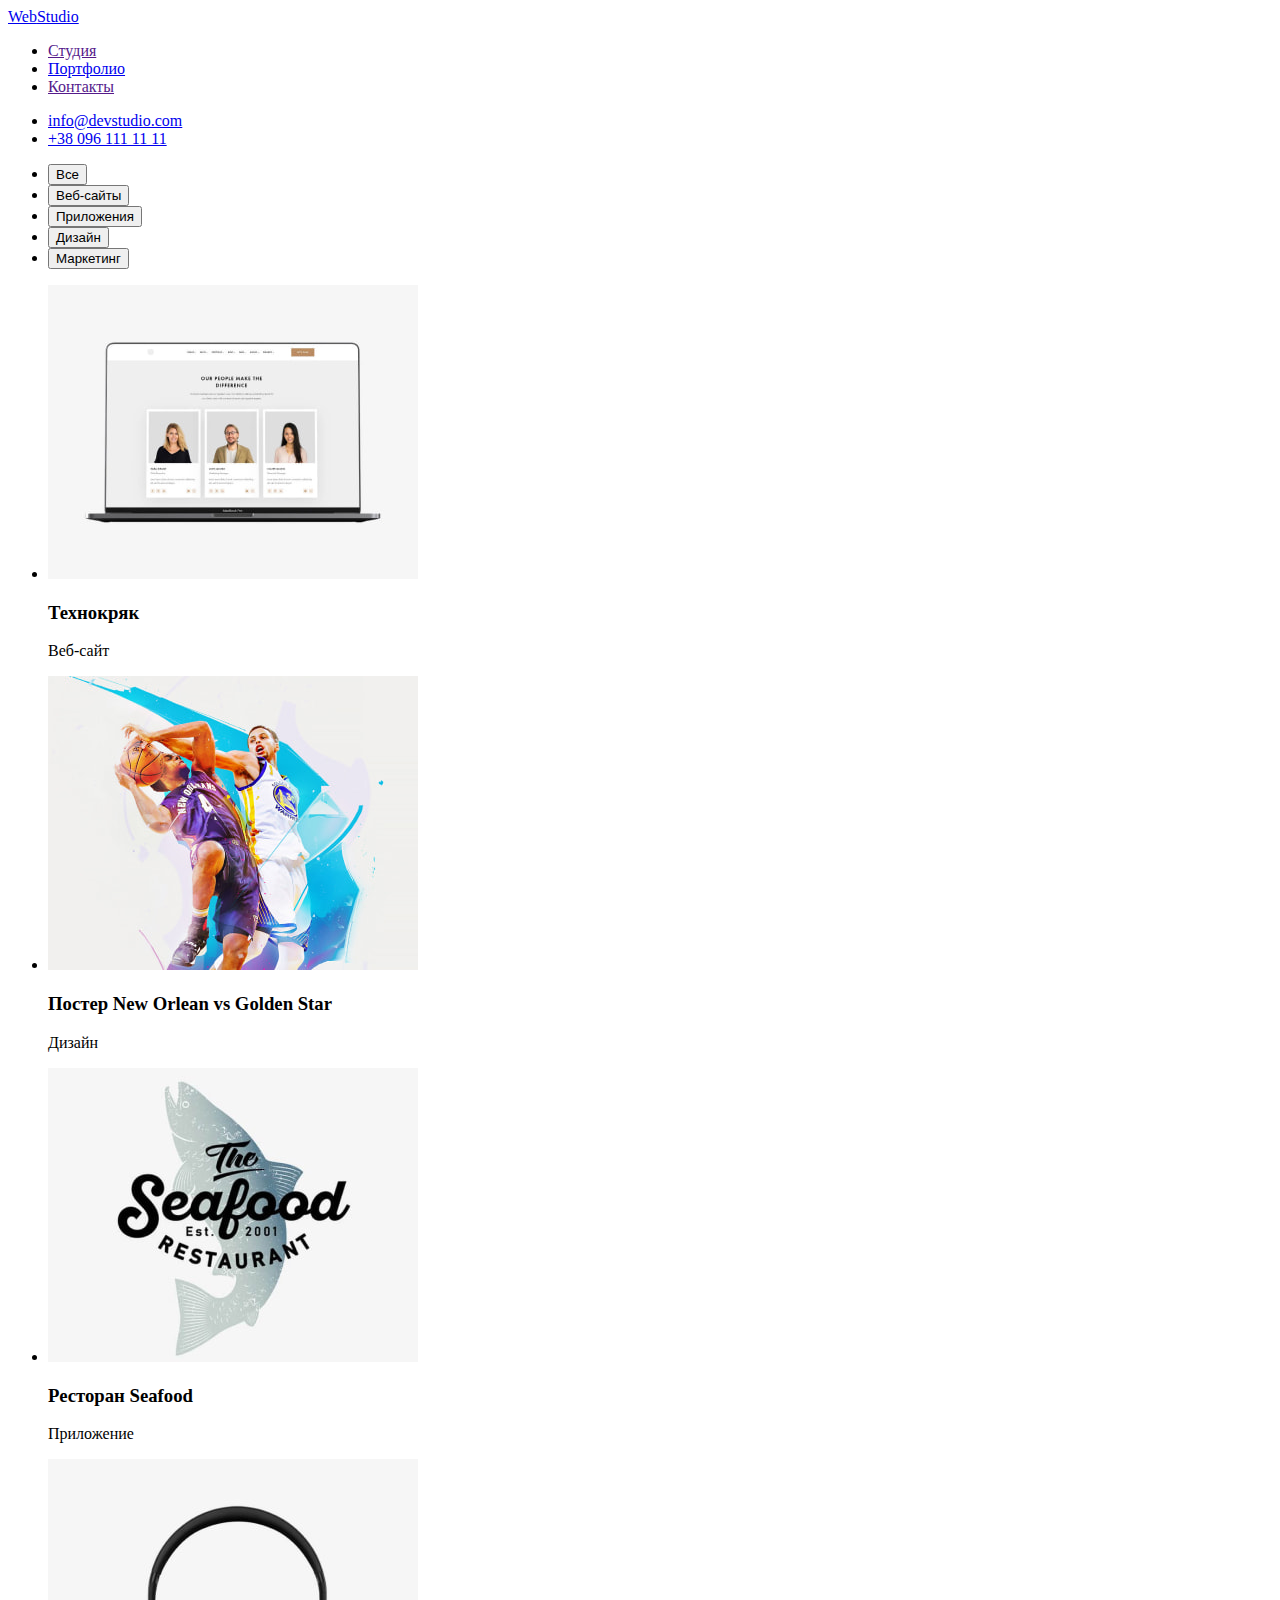
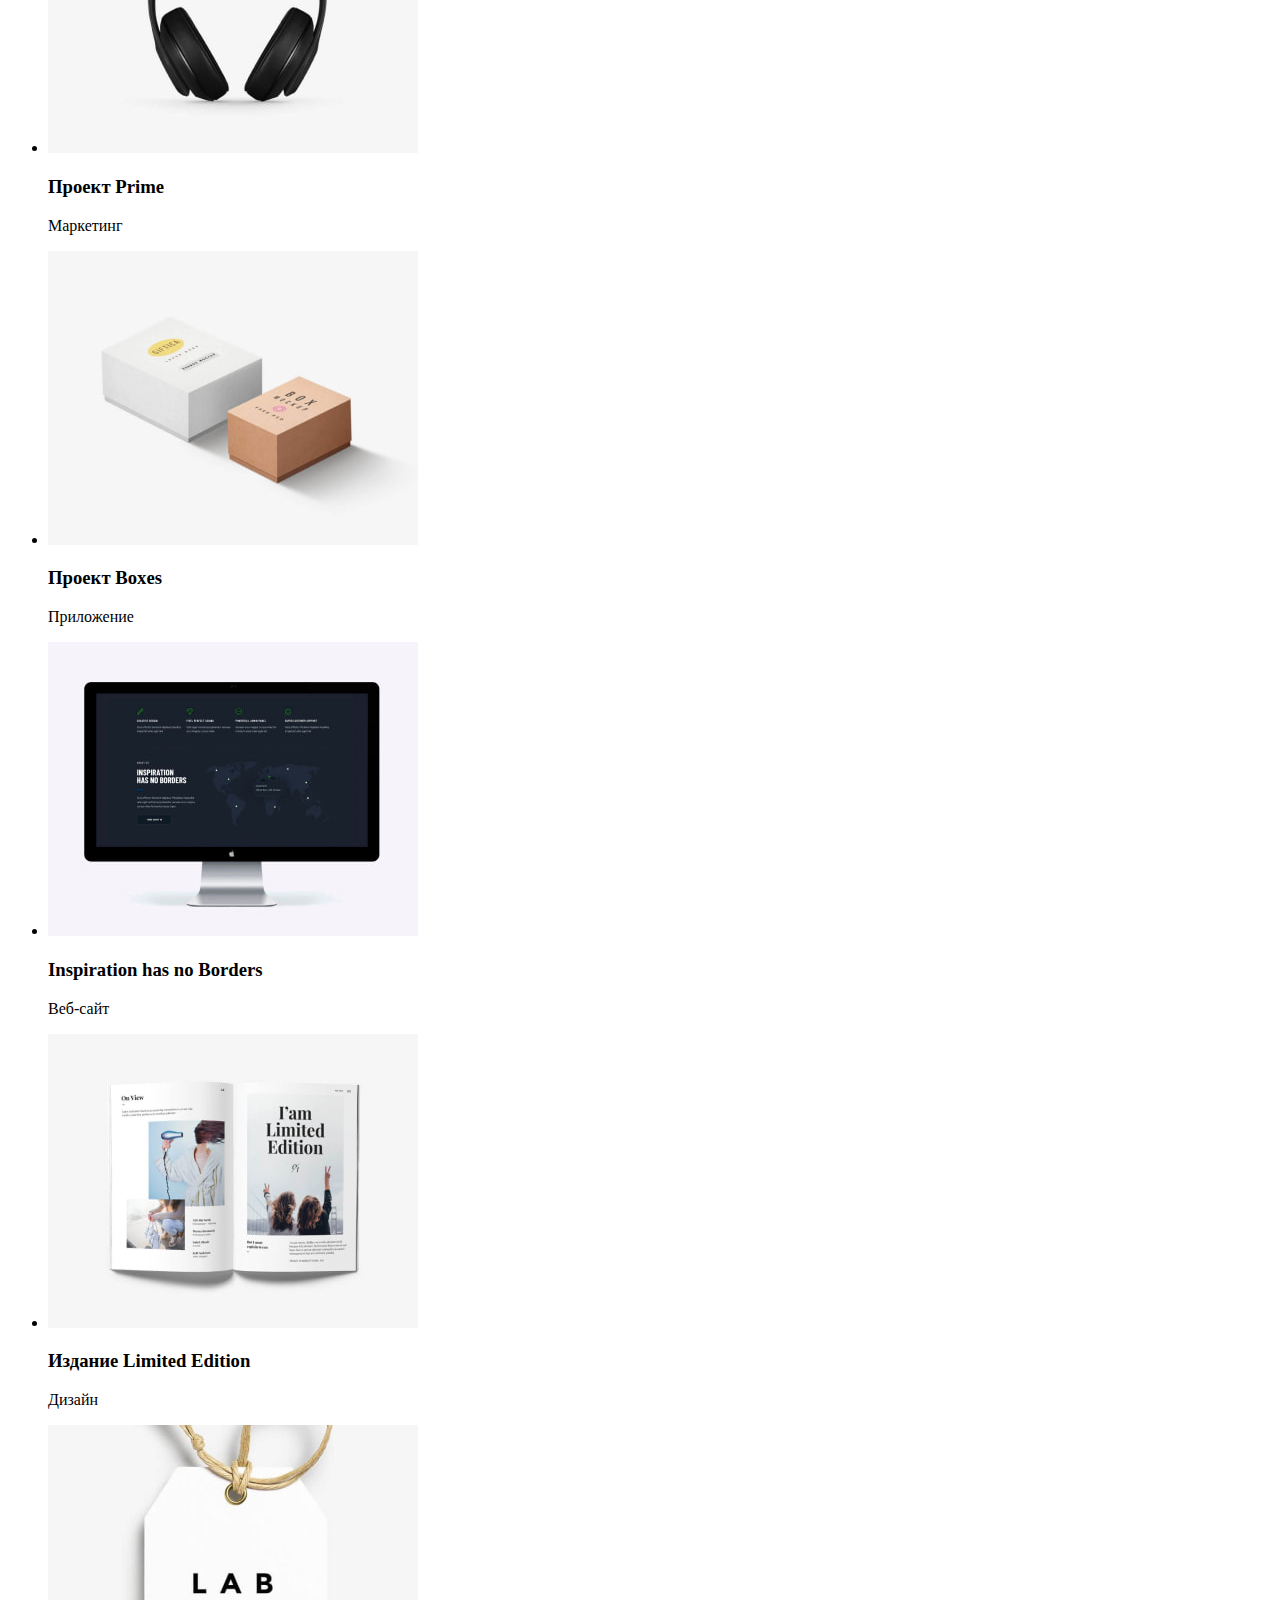
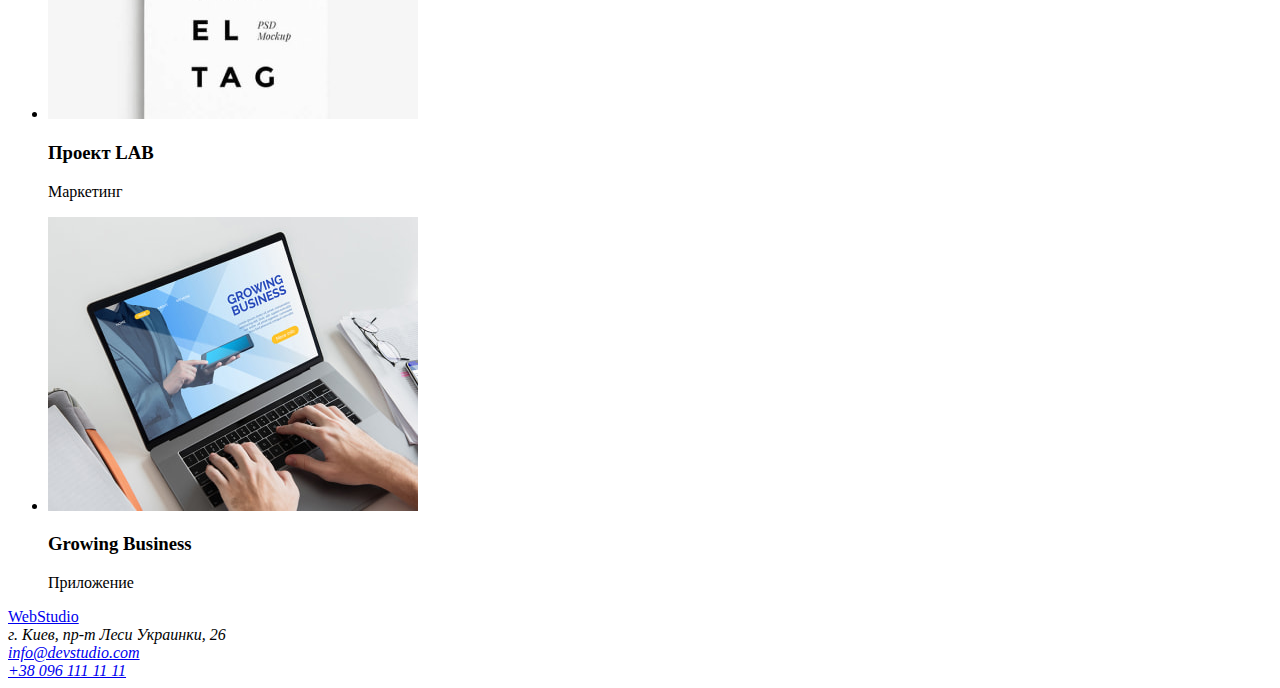
==== portfolio.html @ fced508a "Add portfilio.html" ====
<!DOCTYPE html>
<html lang="ru">
  <head>
    <meta charset="UTF-8" />
    <meta http-equiv="X-UA-Compatible" content="IE=edge" />
    <meta name="viewport" content="width=device-width, initial-scale=1.0" />
    <title>Портфолио</title>
    <link rel="stylesheet" href="./css/styles.css" />
    <link rel="preconnect" href="https://fonts.googleapis.com" />
    <link rel="preconnect" href="https://fonts.gstatic.com" crossorigin />
    <link
      href="https://fonts.googleapis.com/css2?family=Raleway:wght@700&family=Roboto:wght@400;500;700;900&display=swap"
      rel="stylesheet"
    />
  </head>
  <body>
    <header class="page-header">
      <!--Логотип-->
      <a href="./index.html" class="logo logo-header"><span>Web</span>Studio</a>

      <!-- Навигация-->
      <nav>
        <ul class="site-nav">
          <li><a class="site-nav-element" href="">Студия</a></li>
          <li><a class="site-nav-element" href="./portfolio.html">Портфолио</a></li>
          <li><a class="site-nav-element" href="">Контакты</a></li>
        </ul>
      </nav>

      <ul class="auth-nav">
        <li><a class="auth-nav-element" href="mailto:info@devstudio.com">info@devstudio.com</a></li>
        <li><a class="auth-nav-element" href="tel:+380961111111">+38 096 111 11 11</a></li>
      </ul>
    </header>

    <ul class="buttons">
      <li>
        <button class="button" type="button">Все</button>
      </li>
      <li>
        <button class="button" type="button">Веб-сайты</button>
      </li>
      <li>
        <button class="button" type="button">Приложения</button>
      </li>
      <li>
        <button class="button" type="button">Дизайн</button>
      </li>
      <li>
        <button class="button" type="button">Маркетинг</button>
      </li>
    </ul>
    <ul class="portfolio-cards">
      <li class="portfolio-card">
        <img src="./images/img8.jpg" alt="Ноутбук" />
        <h3 class="portfolio-card-title">Технокряк</h3>
        <p class="portfolio-card-text">Веб-сайт</p>
      </li>
      <li class="portfolio-card">
        <img src="./images/img9.jpg" alt="Два боскетболиста с мячем" />
        <h3 class="portfolio-card-title">Постер New Orlean vs Golden Star</h3>
        <p class="portfolio-card-text">Дизайн</p>
      </li>
      <li class="portfolio-card">
        <img src="./images/img10.jpg" alt="Емблема ресторана Сифуд" />
        <h3 class="portfolio-card-title">Ресторан Seafood</h3>
        <p class="portfolio-card-text">Приложение</p>
      </li>
      <li class="portfolio-card">
        <img src="./images/img11.jpg" alt="Наушники" />
        <h3 class="portfolio-card-title">Проект Prime</h3>
        <p class="portfolio-card-text">Маркетинг</p>
      </li>
      <li class="portfolio-card">
        <img src="./images/img12.jpg" alt="Две бумажные коробки" />
        <h3 class="portfolio-card-title">Проект Boxes</h3>
        <p class="portfolio-card-text">Приложение</p>
      </li>
      <li class="portfolio-card">
        <img src="./images/img13.jpg" alt="Компьютер фирмы Епл" />
        <h3 class="portfolio-card-title">Inspiration has no Borders</h3>
        <p class="portfolio-card-text">Веб-сайт</p>
      </li>
      <li class="portfolio-card">
        <img src="./images/img14.jpg" alt="Открытая книга" />
        <h3 class="portfolio-card-title">Издание Limited Edition</h3>
        <p class="portfolio-card-text">Дизайн</p>
      </li>
      <li class="portfolio-card">
        <img src="./images/img15.jpg" alt="Бирка с надписью" />
        <h3 class="portfolio-card-title">Проект LAB</h3>
        <p class="portfolio-card-text">Маркетинг</p>
      </li>
      <li class="portfolio-card">
        <img src="./images/img16.jpg" alt="Руки на клавиатуре ноутбука" />
        <h3 class="portfolio-card-title">Growing Business</h3>
        <p class="portfolio-card-text">Приложение</p>
      </li>
    </ul>
    <footer class="footer">
      <!--Логотип-->
      <a class="logo logo-footer" href="/"><span>Web</span>Studio</a>
      <!--Контакты-->
      <address class="adress">г. Киев, пр-т Леси Украинки, 26</address>
      <address>
        <a class="adress-link-telefone" href="mailto:info@devstudio.com">info@devstudio.com</a
        ><br />
        <a class="adress-link-telefone" href="tel:+380961111111">+38 096 111 11 11</a>
      </address>
    </footer>
  </body>
</html>
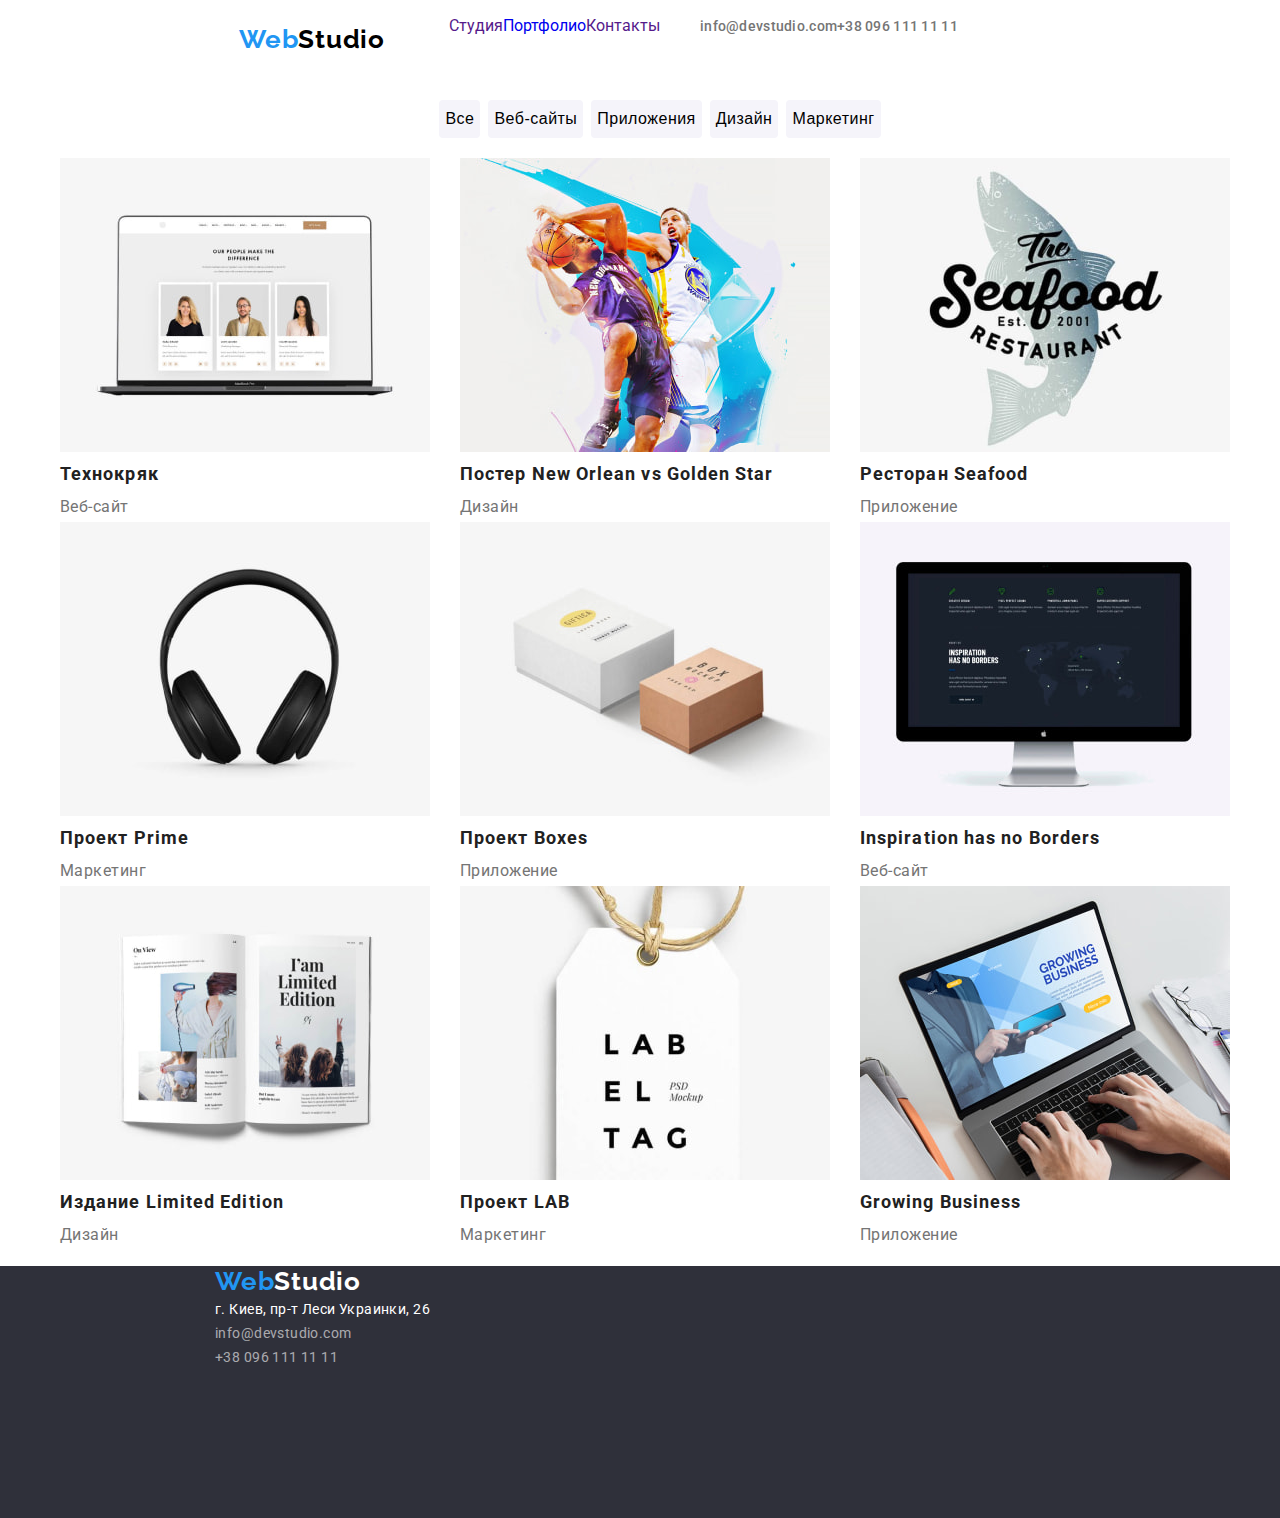
==== commit 9d5a3079: "Add CSS" ====
--- a/portfolio.html
+++ b/portfolio.html
@@ -99,7 +99,7 @@
     </ul>
     <footer class="footer">
       <!--Логотип-->
-      <a class="logo logo-footer" href="/"><span>Web</span>Studio</a>
+      <a class="logo logo-footer" href="./index.html"><span>Web</span>Studio</a>
       <!--Контакты-->
       <address class="adress">г. Киев, пр-т Леси Украинки, 26</address>
       <address>
--- a/css/styles.css
+++ b/css/styles.css
@@ -0,0 +1,266 @@
+:root {
+    --brand-color-blue-light: #2196F3;
+    --brand-color-blue: #3f51b5;
+    --brand-color-black: #212121;
+    --brand-color-gray: #757575;
+    --brand-color-gray-light: #F5F4FA;
+    --brand-color-white: #FFFFFF;
+}
+body {
+    font-family: 'Roboto', sans-serif;
+    margin: 0;
+    color: var(--brand-color-black);
+}
+.site-nav-element {
+    text-decoration: none;
+}
+.site-nav-element:hover, .site-nav-element:focus {
+    color: var(--brand-color-blue-light);
+}
+.auth-nav-element {
+    text-decoration: none;
+    font-weight: 500;
+    font-size: 14px;
+    line-height: 16px;
+    letter-spacing: 0.02em;    
+    color: var(--brand-color-gray);
+}
+.auth-nav-element:hover, .auth-nav-element:focus {
+    color: var(--brand-color-blue-light);
+}
+.title {    
+    font-weight: bold;
+    text-align: center;
+    font-size: 36px;
+}
+.photo-section {
+    padding: 94px 215px;
+}
+.photos {
+    justify-content: center;
+    display: flex;
+    flex-direction: row;
+}
+
+.photo-list {
+    list-style: none;
+    justify-content: center;
+    display: flex;
+    flex-direction: row;
+}
+
+
+.logo {    
+    text-decoration: none;
+    font-size: 26px;
+    color: #000000;
+    margin: 24px;
+    font-family: 'Raleway', sans-serif;    
+    font-weight: 700;    
+    line-height: 31px;
+    letter-spacing: 0.03em;
+}
+.logo span{
+    color: var(--brand-color-blue-light);
+}
+.logo-header {
+    padding-left: 215px;
+}
+.page-header {    
+    width: auto;
+    height: 80px;
+    display: flex;
+    flex-direction: row;
+}
+.hero {
+    width: auto;
+    height: 600px;
+    background: #2F303A;
+}
+.hero-title {
+    padding-top: 200px;
+    text-transform: uppercase;
+    text-align: center;    
+    font-size: 44px;
+    font-weight: 900;
+    line-height: 60px;
+    letter-spacing: 0.06em;
+    color: var(--brand-color-white);
+}
+
+.personal {
+    margin: 0;
+    width: auto;
+    height: 648px;    
+    background: var(--brand-color-gray-light);
+}
+.personal-title {
+    margin: 0;
+    font-weight: bold;
+    font-size: 36px;
+    padding-top: 94px;
+    text-align: center;
+}
+
+.personal-text {   
+    line-height: 19px;
+    text-align: center;
+    letter-spacing: 0.03em;
+    color: var(--brand-color-gray);
+}
+.photo-title {
+    font-weight: 500;
+    font-size: 16px;
+    line-height: 19px;
+    text-align: center;
+    letter-spacing: 0.03em;    
+}
+.site-nav {
+    display: flex;
+    flex-direction: row;    
+}
+.site-nav li {
+    list-style: none;
+}
+.auth-nav {
+    display: flex;
+    flex-direction: row;
+}
+.auth-nav li {
+    list-style: none;
+}
+.block-list{
+    margin-top: 94px;
+    justify-content: center;
+    display: flex;
+    flex-direction: row;
+    list-style: none;    
+}
+.block {    
+    height: 101px;
+    width: 270px;
+    display: flex;
+    flex-direction: column;
+}
+.block-title {
+    margin: 10px 0;    
+    font-size: 14px;
+    line-height: 16px;
+    letter-spacing: 0.03em;
+    text-transform: uppercase;    
+}
+.block-text {
+    margin: 0;    
+    font-size: 14px;
+    line-height: 24px; 
+    letter-spacing: 0.03em;
+    color: var(--brand-color-gray);
+
+}
+.photos-title { 
+    margin-top: 94px;    
+    font-size: 36px;
+    line-height: 42px;
+    text-align: center;
+    letter-spacing: 0.03em;    
+}
+.photo {
+    display: grid;
+    grid: 30px;
+    list-style: none;
+}
+.footer {    
+    width: auto;
+    height: 252px;
+    left: 0px;
+    background: #2F303A;
+}
+.logo-footer {
+    margin: 0;    
+    padding-left: 215px;
+    padding-top: 60px;
+    color: var(--brand-color-white);
+}
+.adress {
+    margin-left: 215px;    
+    font-size: 14px;
+    line-height: 24px;
+    letter-spacing: 0.03em;
+    color: var(--brand-color-white);
+    font-style: normal;
+    
+}
+.adress-link-telefone {
+    list-style: none;
+    margin-left: 215px;   
+    font-size: 14px;
+    line-height: 24px;
+    letter-spacing: 0.03em;
+    color: rgba(255, 255, 255, 0.6);
+    text-decoration: none;
+    font-style: normal;    
+}
+.adress-link-telefone:hover, .adress-link-telefone:focus {    
+    color: var(--brand-color-blue-light);
+}
+.button {
+    cursor: pointer;
+    border: 0;
+    margin: 4px;
+    height: 38px;
+    font-weight: 500;
+    font-size: 16px;
+    line-height: 26px;
+    text-align: center;
+    letter-spacing: 0.03em;
+    background: var(--brand-color-gray-light);
+    border-radius: 4px;    
+}
+.button:hover, .button:focus {
+    color: var(--brand-color-white);
+    background: var(--brand-color-blue-light);
+}
+.buttons {    
+    list-style: none;
+    display: flex;
+    justify-content: center;    
+}
+.portfolio-cards {
+    justify-content: center;
+    list-style: none;
+    display: grid;
+    grid-template-columns:400px 400px 400px;
+}
+.portfolio-card-title {
+    margin: 0;
+    font-weight: 700;
+    font-size: 18px;
+    line-height: 36px;     
+    letter-spacing: 0.06em;    
+    color: var(--brand-color-black);
+}
+.portfolio-card-text {
+    margin: 0;   
+    line-height: 30px; 
+    letter-spacing: 0.03em;    
+    color: var(--brand-color-gray);
+}
+
+/*
+/* Застосується до всіх тегів з класом title 
+.title {
+    
+}
+
+/* Застосується до всіх тегів з класом text 
+.text {
+    color: brown;
+    font-size: 18px;
+}
+
+/* Застосується до всіх тегів з класом link */
+.link {
+    text-decoration: none;    
+}
+
+
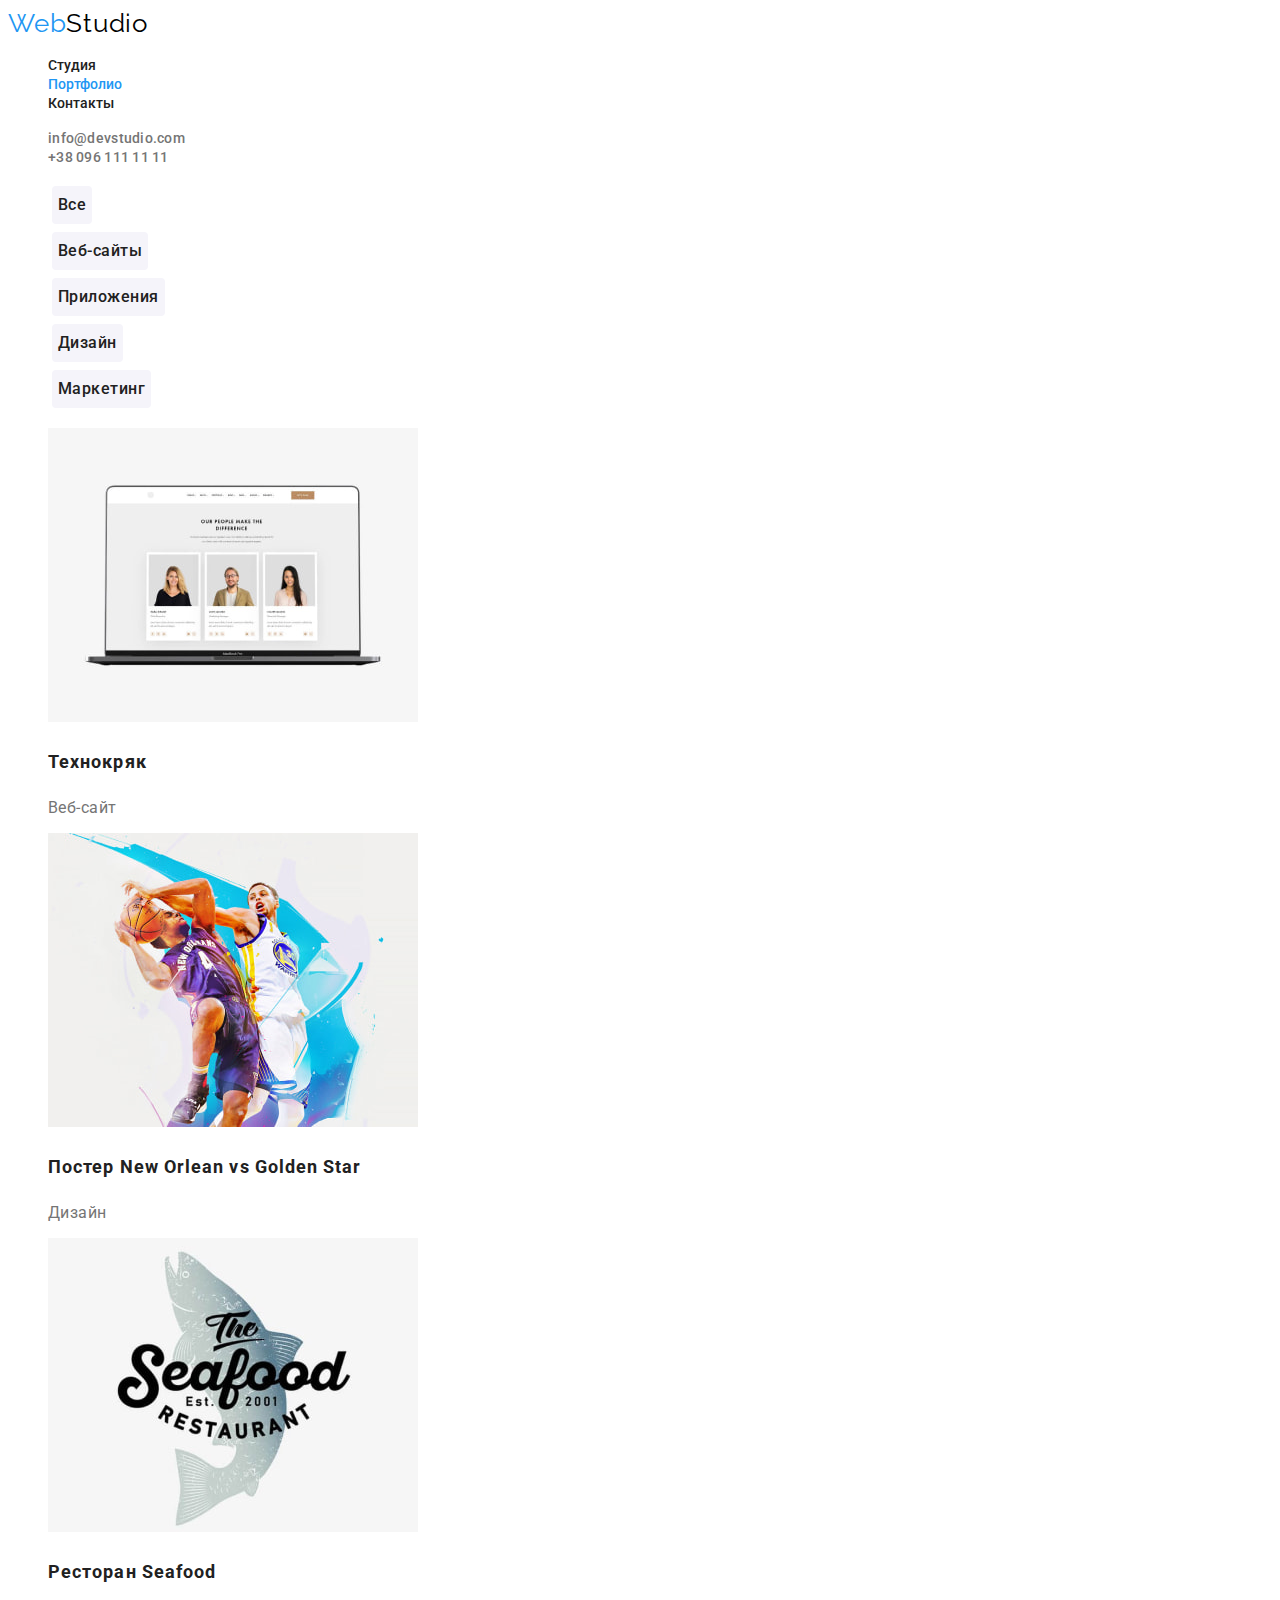
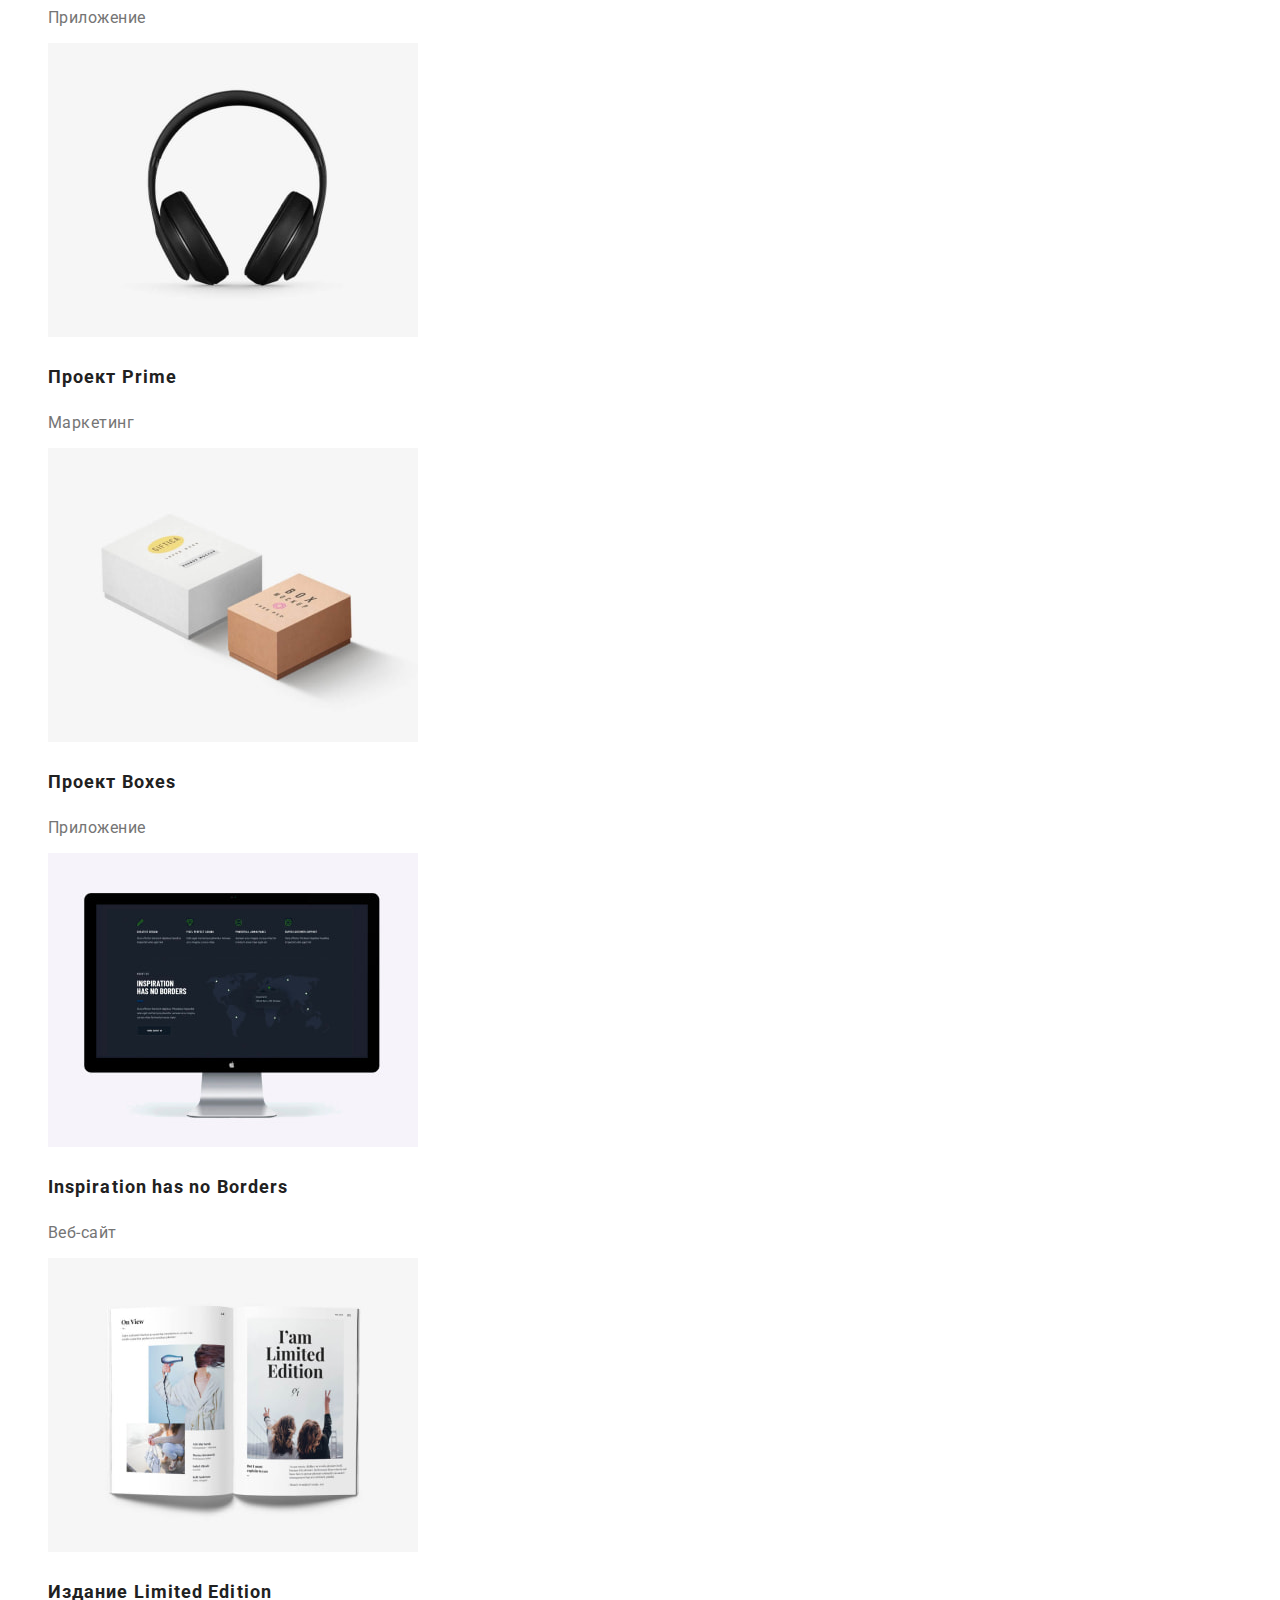
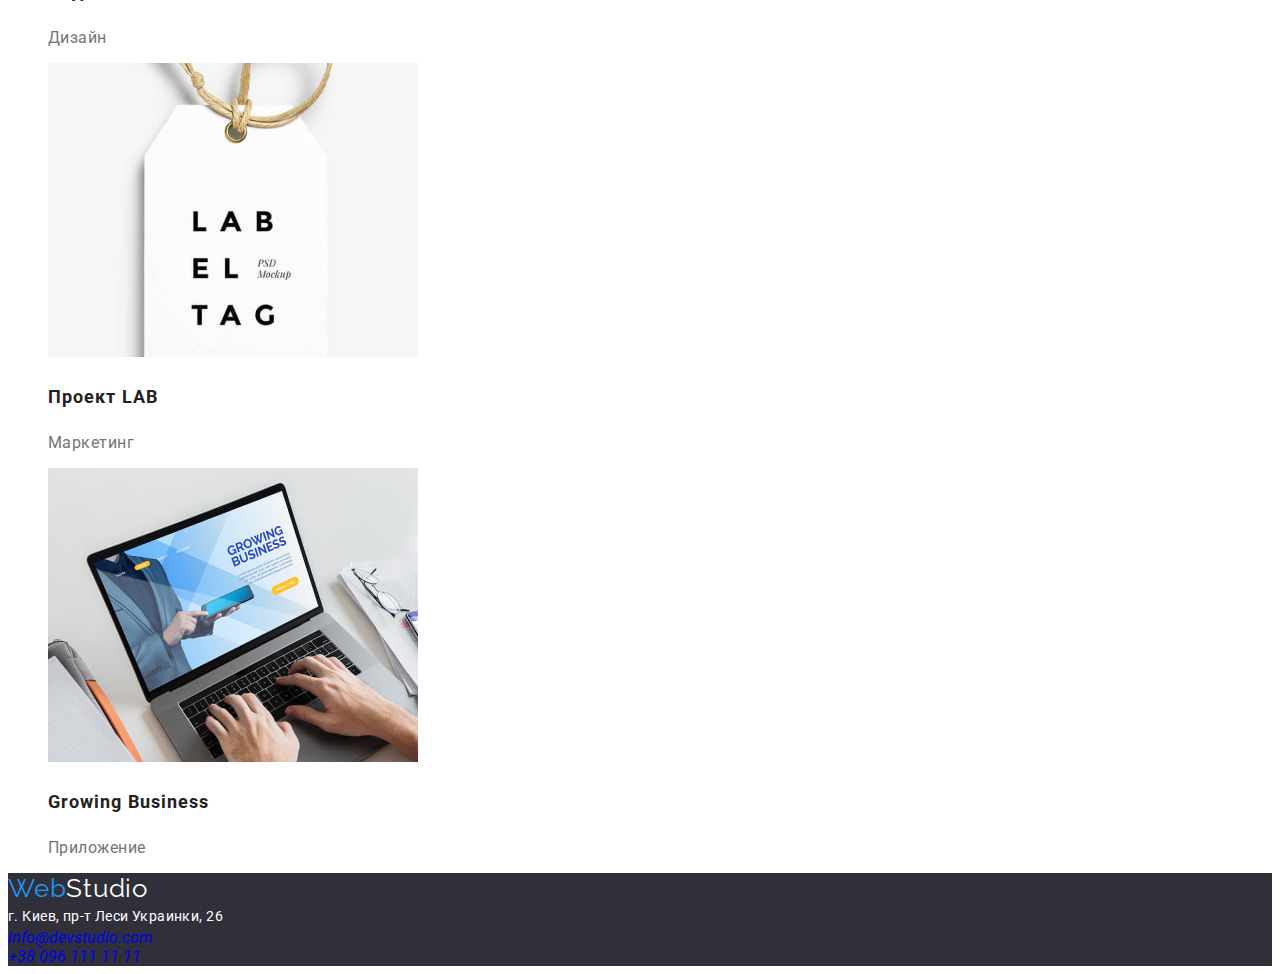
==== commit b106f3f9: "Update" ====
--- a/portfolio.html
+++ b/portfolio.html
@@ -13,27 +13,27 @@
       rel="stylesheet"
     />
   </head>
-  <body>
+  <body class="page">
     <header class="page-header">
-      <!--Логотип-->
-      <a href="./index.html" class="logo logo-header"><span>Web</span>Studio</a>
-
-      <!-- Навигация-->
+      <!--Логотип и навигация-->
       <nav>
-        <ul class="site-nav">
-          <li><a class="site-nav-element" href="">Студия</a></li>
-          <li><a class="site-nav-element" href="./portfolio.html">Портфолио</a></li>
-          <li><a class="site-nav-element" href="">Контакты</a></li>
+        <a href="./index.html" class="logo logo-header link"><span>Web</span>Studio</a>
+        <ul class="site-nav list">
+          <li><a class="link" href="./index.html">Студия</a></li>
+          <li><a class="link current" href="./portfolio.html">Портфолио</a></li>
+          <li><a class="link" href="">Контакты</a></li>
         </ul>
       </nav>
 
-      <ul class="auth-nav">
-        <li><a class="auth-nav-element" href="mailto:info@devstudio.com">info@devstudio.com</a></li>
-        <li><a class="auth-nav-element" href="tel:+380961111111">+38 096 111 11 11</a></li>
+      <ul class="auth-nav list">
+        <li>
+          <a class="auth-nav-element link" href="mailto:info@devstudio.com">info@devstudio.com</a>
+        </li>
+        <li><a class="auth-nav-element link" href="tel:+380961111111">+38 096 111 11 11</a></li>
       </ul>
     </header>
 
-    <ul class="buttons">
+    <ul class="buttons list">
       <li>
         <button class="button" type="button">Все</button>
       </li>
@@ -50,7 +50,7 @@
         <button class="button" type="button">Маркетинг</button>
       </li>
     </ul>
-    <ul class="portfolio-cards">
+    <ul class="portfolio-cards list">
       <li class="portfolio-card">
         <img src="./images/img8.jpg" alt="Ноутбук" />
         <h3 class="portfolio-card-title">Технокряк</h3>
@@ -99,13 +99,13 @@
     </ul>
     <footer class="footer">
       <!--Логотип-->
-      <a class="logo logo-footer" href="./index.html"><span>Web</span>Studio</a>
+      <a class="logo logo-footer link" href="./index.html"><span>Web</span>Studio</a>
       <!--Контакты-->
-      <address class="adress">г. Киев, пр-т Леси Украинки, 26</address>
+      <address class="address">г. Киев, пр-т Леси Украинки, 26</address>
       <address>
-        <a class="adress-link-telefone" href="mailto:info@devstudio.com">info@devstudio.com</a
+        <a class="address-link-contact link" href="mailto:info@devstudio.com">info@devstudio.com</a
         ><br />
-        <a class="adress-link-telefone" href="tel:+380961111111">+38 096 111 11 11</a>
+        <a class="address-link-contact link" href="tel:+380961111111">+38 096 111 11 11</a>
       </address>
     </footer>
   </body>
--- a/css/styles.css
+++ b/css/styles.css
@@ -1,24 +1,40 @@
 :root {
     --brand-color-blue-light: #2196F3;
-    --brand-color-blue: #3f51b5;
-    --brand-color-black: #212121;
+    --brand-color-blue: #3f51b5;    
+    --brand-color-black: #000000;
+    --brand-color-black-light: #212121;
+    --brand-color-black-dark: #2F303A;
     --brand-color-gray: #757575;
     --brand-color-gray-light: #F5F4FA;
     --brand-color-white: #FFFFFF;
+    --brand-color-address:rgba(255, 255, 255, 0.6);
 }
-body {
-    font-family: 'Roboto', sans-serif;
-    margin: 0;
-    color: var(--brand-color-black);
+.list {
+    list-style: none;
 }
-.site-nav-element {
+.link {
     text-decoration: none;
 }
-.site-nav-element:hover, .site-nav-element:focus {
+.page {
+    background-color: var(--brand-color-white);
+    font-family: 'Roboto', sans-serif;    
+    color: var(--brand-color-black-light);
+}
+/* Навигация сайта */
+.site-nav .link:hover, .site-nav .link:focus {
     color: var(--brand-color-blue-light);
 }
-.auth-nav-element {
-    text-decoration: none;
+/* Подсветка текущей страницы */
+.site-nav .link.current {
+    color: var(--brand-color-blue-light);
+}
+.site-nav .link {
+    font-size: 14px;
+    font-weight: 500;
+    color: var(--brand-color-black-light);
+}
+/* Хедер почта телефон */
+.auth-nav-element {    
     font-weight: 500;
     font-size: 14px;
     line-height: 16px;
@@ -28,57 +44,27 @@
 .auth-nav-element:hover, .auth-nav-element:focus {
     color: var(--brand-color-blue-light);
 }
-.title {    
-    font-weight: bold;
-    text-align: center;
-    font-size: 36px;
-}
-.photo-section {
-    padding: 94px 215px;
-}
-.photos {
-    justify-content: center;
-    display: flex;
-    flex-direction: row;
-}
-
-.photo-list {
-    list-style: none;
-    justify-content: center;
-    display: flex;
-    flex-direction: row;
-}
-
-
-.logo {    
-    text-decoration: none;
+/* Логотип */
+.logo {        
     font-size: 26px;
-    color: #000000;
-    margin: 24px;
-    font-family: 'Raleway', sans-serif;    
-    font-weight: 700;    
+    color: var(--brand-color-black);    
+    font-family: 'Raleway', sans-serif;     
     line-height: 31px;
     letter-spacing: 0.03em;
 }
 .logo span{
     color: var(--brand-color-blue-light);
 }
-.logo-header {
-    padding-left: 215px;
-}
-.page-header {    
-    width: auto;
-    height: 80px;
-    display: flex;
-    flex-direction: row;
+/* Герой */
+.hero .button {
+    color: var(--brand-color-white);
+    background: var(--brand-color-blue-light);
+    box-shadow: 0px 4px 4px rgba(0, 0, 0, 0.15);
 }
 .hero {
-    width: auto;
-    height: 600px;
-    background: #2F303A;
+    background: var(--brand-color-black-dark);
 }
-.hero-title {
-    padding-top: 200px;
+.hero-title {    
     text-transform: uppercase;
     text-align: center;    
     font-size: 44px;
@@ -87,26 +73,22 @@
     letter-spacing: 0.06em;
     color: var(--brand-color-white);
 }
-
-.personal {
-    margin: 0;
-    width: auto;
-    height: 648px;    
+/* Наша команда */
+.personal { 
     background: var(--brand-color-gray-light);
 }
-.personal-title {
-    margin: 0;
-    font-weight: bold;
-    font-size: 36px;
-    padding-top: 94px;
-    text-align: center;
-}
-
 .personal-text {   
     line-height: 19px;
     text-align: center;
     letter-spacing: 0.03em;
     color: var(--brand-color-gray);
+}
+/* Секция картинок */
+.section-title {    
+    font-size: 36px;
+    line-height: 42px;
+    text-align: center;
+    letter-spacing: 0.03em;
 }
 .photo-title {
     font-weight: 500;
@@ -115,152 +97,67 @@
     text-align: center;
     letter-spacing: 0.03em;    
 }
-.site-nav {
-    display: flex;
-    flex-direction: row;    
-}
-.site-nav li {
-    list-style: none;
-}
-.auth-nav {
-    display: flex;
-    flex-direction: row;
-}
-.auth-nav li {
-    list-style: none;
-}
-.block-list{
-    margin-top: 94px;
-    justify-content: center;
-    display: flex;
-    flex-direction: row;
-    list-style: none;    
-}
-.block {    
-    height: 101px;
-    width: 270px;
-    display: flex;
-    flex-direction: column;
-}
-.block-title {
-    margin: 10px 0;    
+/* Секция коротких текстов */
+.block-title {     
     font-size: 14px;
     line-height: 16px;
     letter-spacing: 0.03em;
     text-transform: uppercase;    
 }
-.block-text {
-    margin: 0;    
+.block-text {    
     font-size: 14px;
     line-height: 24px; 
     letter-spacing: 0.03em;
     color: var(--brand-color-gray);
-
 }
-.photos-title { 
-    margin-top: 94px;    
-    font-size: 36px;
-    line-height: 42px;
-    text-align: center;
-    letter-spacing: 0.03em;    
-}
-.photo {
-    display: grid;
-    grid: 30px;
-    list-style: none;
+/* Футер */
+.logo-footer {   
+    color: var(--brand-color-white);
 }
 .footer {    
-    width: auto;
-    height: 252px;
-    left: 0px;
-    background: #2F303A;
+    background: var(--brand-color-black-dark);
 }
-.logo-footer {
-    margin: 0;    
-    padding-left: 215px;
-    padding-top: 60px;
-    color: var(--brand-color-white);
-}
-.adress {
-    margin-left: 215px;    
+.address, .address .link {    
     font-size: 14px;
     line-height: 24px;
     letter-spacing: 0.03em;
     color: var(--brand-color-white);
-    font-style: normal;
-    
-}
-.adress-link-telefone {
-    list-style: none;
-    margin-left: 215px;   
-    font-size: 14px;
-    line-height: 24px;
-    letter-spacing: 0.03em;
-    color: rgba(255, 255, 255, 0.6);
-    text-decoration: none;
     font-style: normal;    
 }
-.adress-link-telefone:hover, .adress-link-telefone:focus {    
+.address .link {  
+    color: var(--brand-color-address);        
+} 
+.address .link:hover, .address .link:focus {    
     color: var(--brand-color-blue-light);
 }
+/* Портфолио */
 .button {
+    color: var(--brand-color-black-light);
+    background: var(--brand-color-gray-light);
     cursor: pointer;
     border: 0;
     margin: 4px;
     height: 38px;
+    font-family: 'Roboto', sans-serif;
     font-weight: 500;
     font-size: 16px;
     line-height: 26px;
     text-align: center;
-    letter-spacing: 0.03em;
-    background: var(--brand-color-gray-light);
-    border-radius: 4px;    
+    letter-spacing: 0.03em;    
+    border-radius: 4px;      
 }
 .button:hover, .button:focus {
     color: var(--brand-color-white);
     background: var(--brand-color-blue-light);
-}
-.buttons {    
-    list-style: none;
-    display: flex;
-    justify-content: center;    
-}
-.portfolio-cards {
-    justify-content: center;
-    list-style: none;
-    display: grid;
-    grid-template-columns:400px 400px 400px;
+    box-shadow: 0px 3px 1px rgba(0, 0, 0, 0.1), 0px 1px 2px rgba(0, 0, 0, 0.08), 0px 2px 2px rgba(0, 0, 0, 0.12);
 }
 .portfolio-card-title {
-    margin: 0;
-    font-weight: 700;
     font-size: 18px;
     line-height: 36px;     
-    letter-spacing: 0.06em;    
-    color: var(--brand-color-black);
+    letter-spacing: 0.06em;
 }
-.portfolio-card-text {
-    margin: 0;   
-    line-height: 30px; 
+.portfolio-card-text {    
+    line-height: 1.187; 
     letter-spacing: 0.03em;    
     color: var(--brand-color-gray);
-}
-
-/*
-/* Застосується до всіх тегів з класом title 
-.title {
-    
-}
-
-/* Застосується до всіх тегів з класом text 
-.text {
-    color: brown;
-    font-size: 18px;
-}
-
-/* Застосується до всіх тегів з класом link */
-.link {
-    text-decoration: none;    
-}
-
-
+}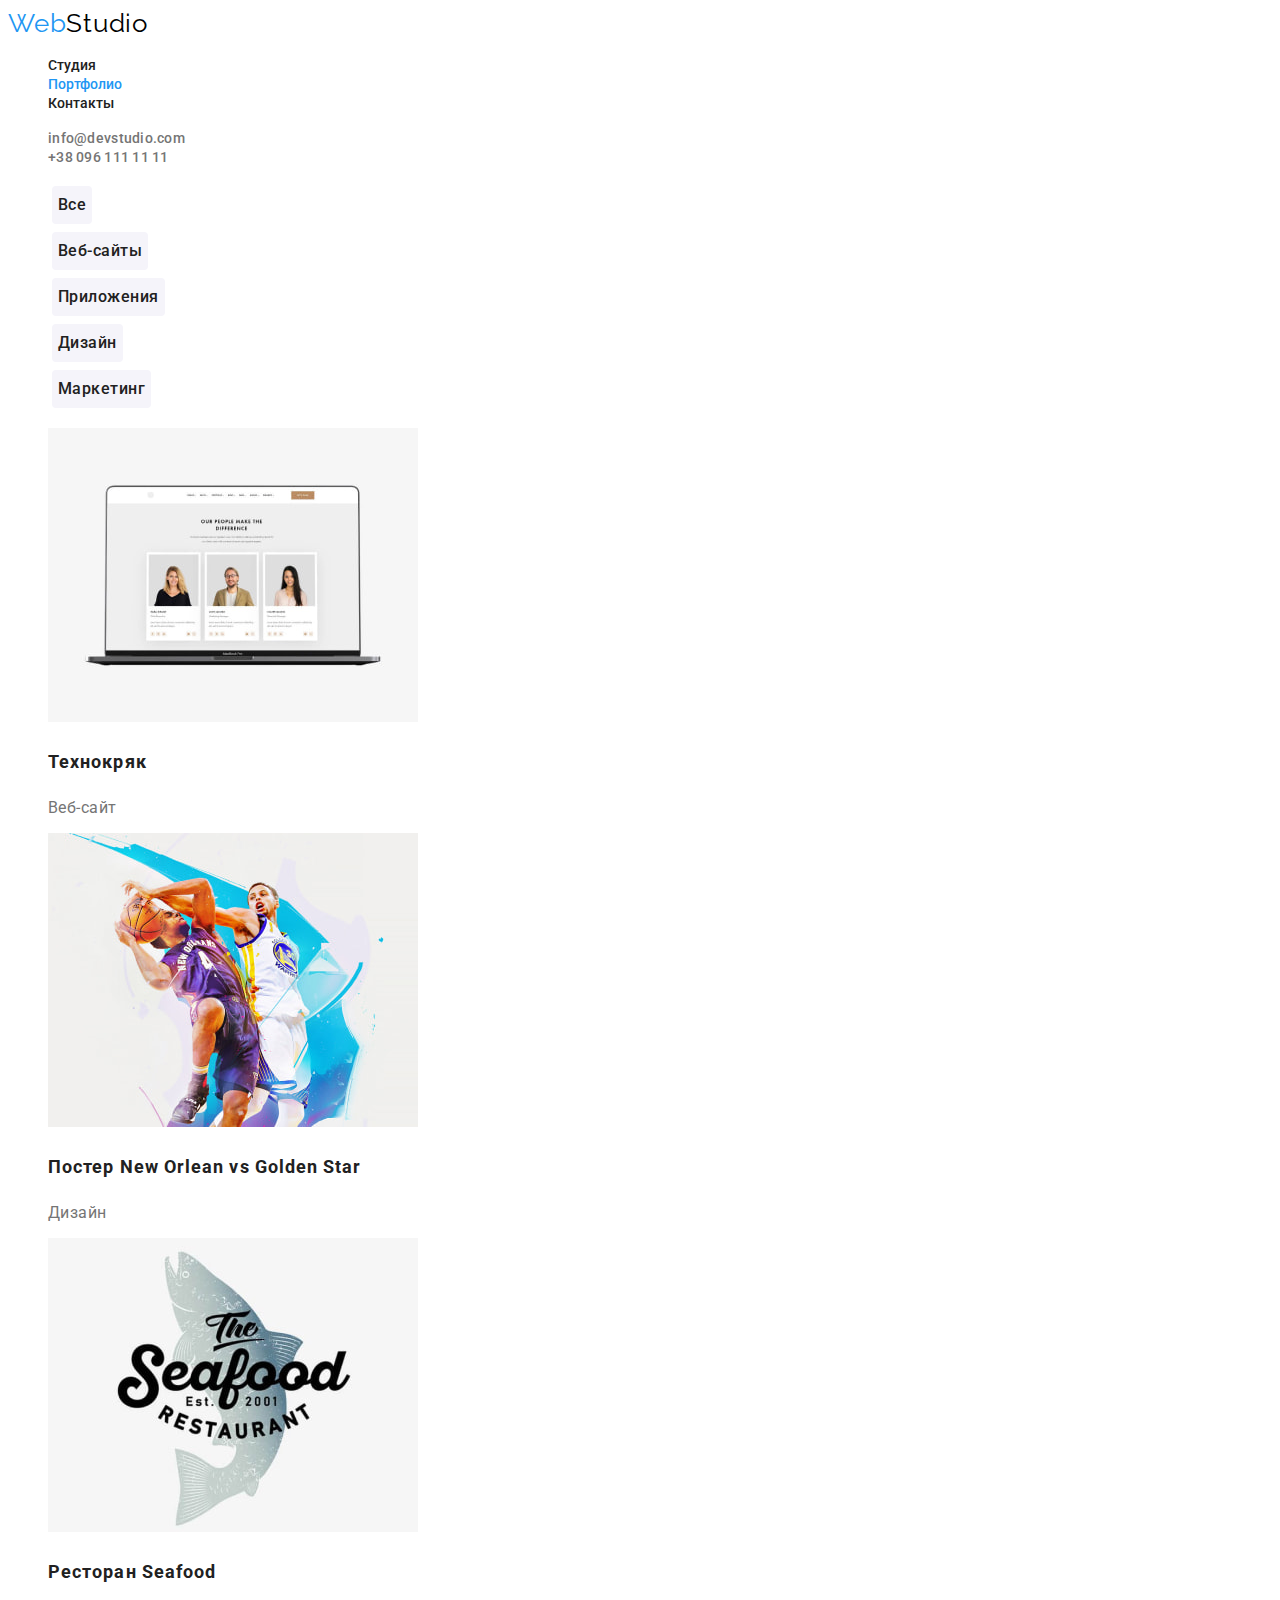
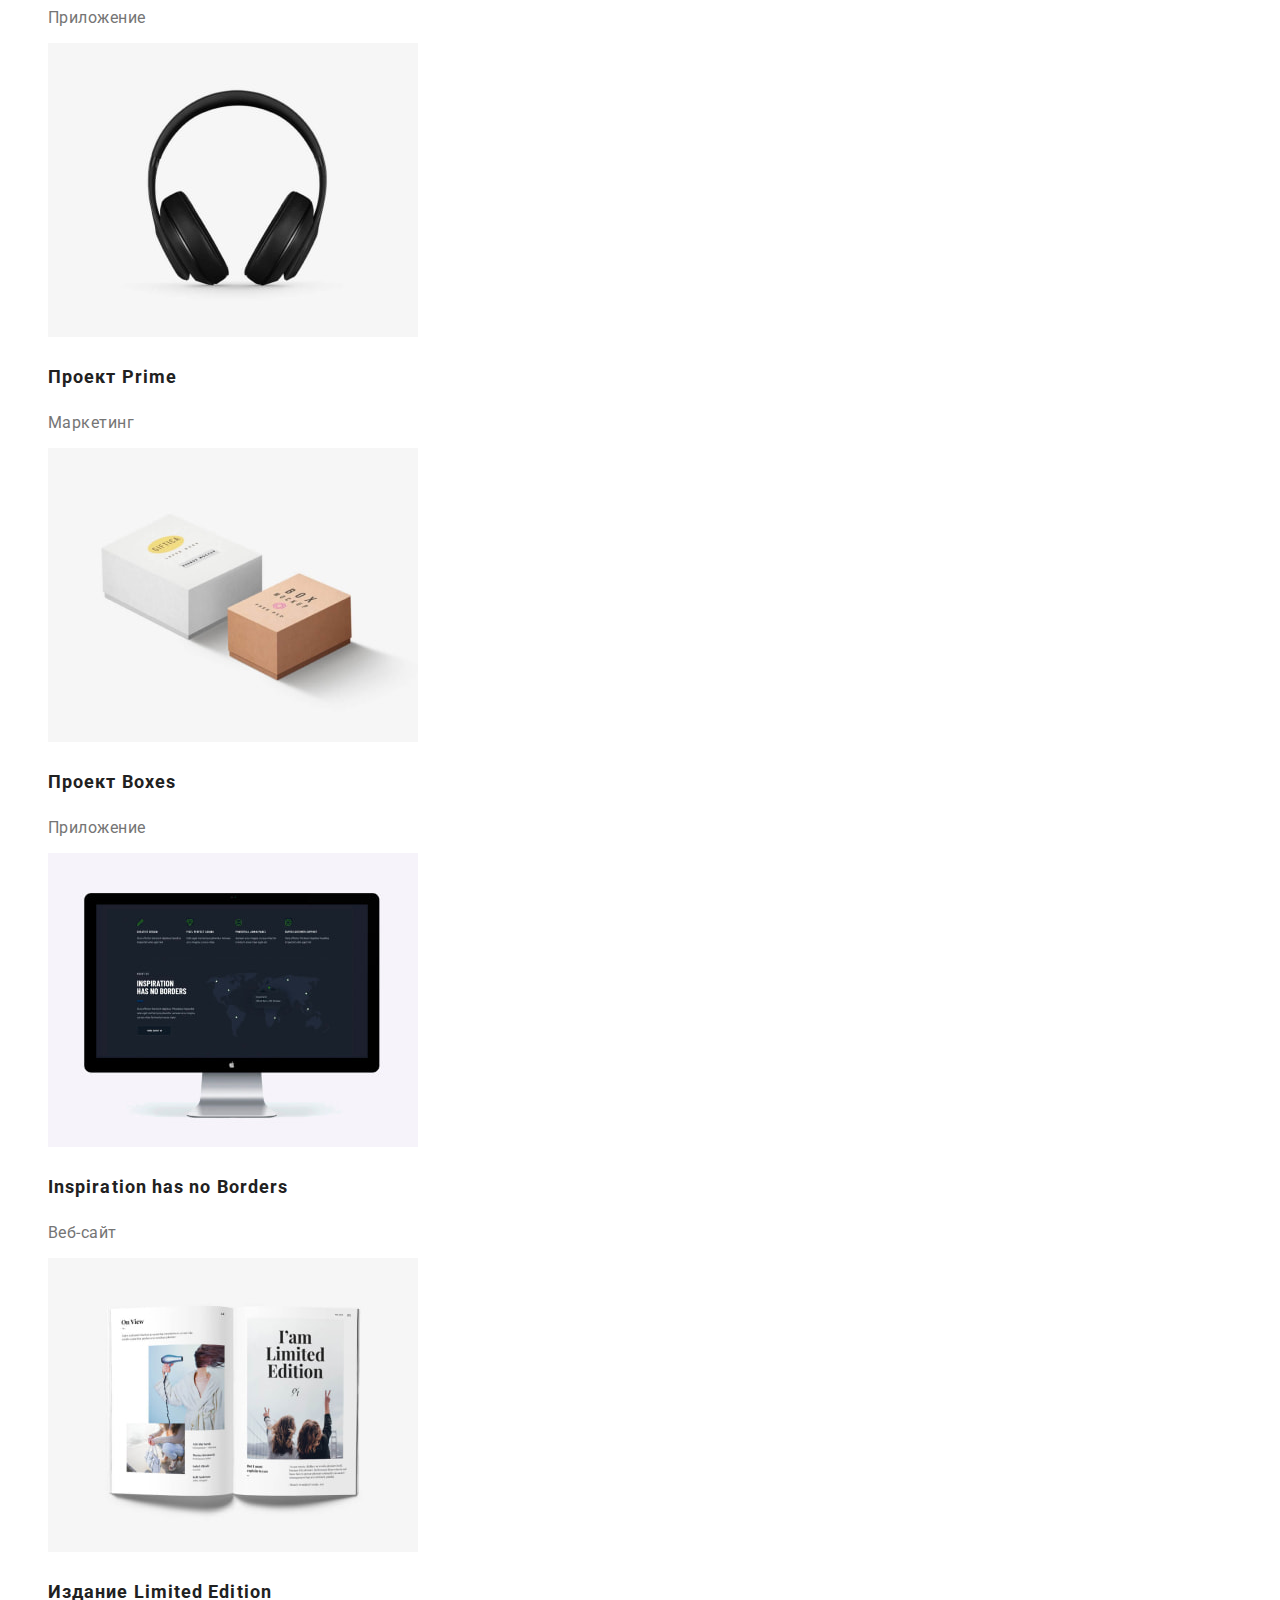
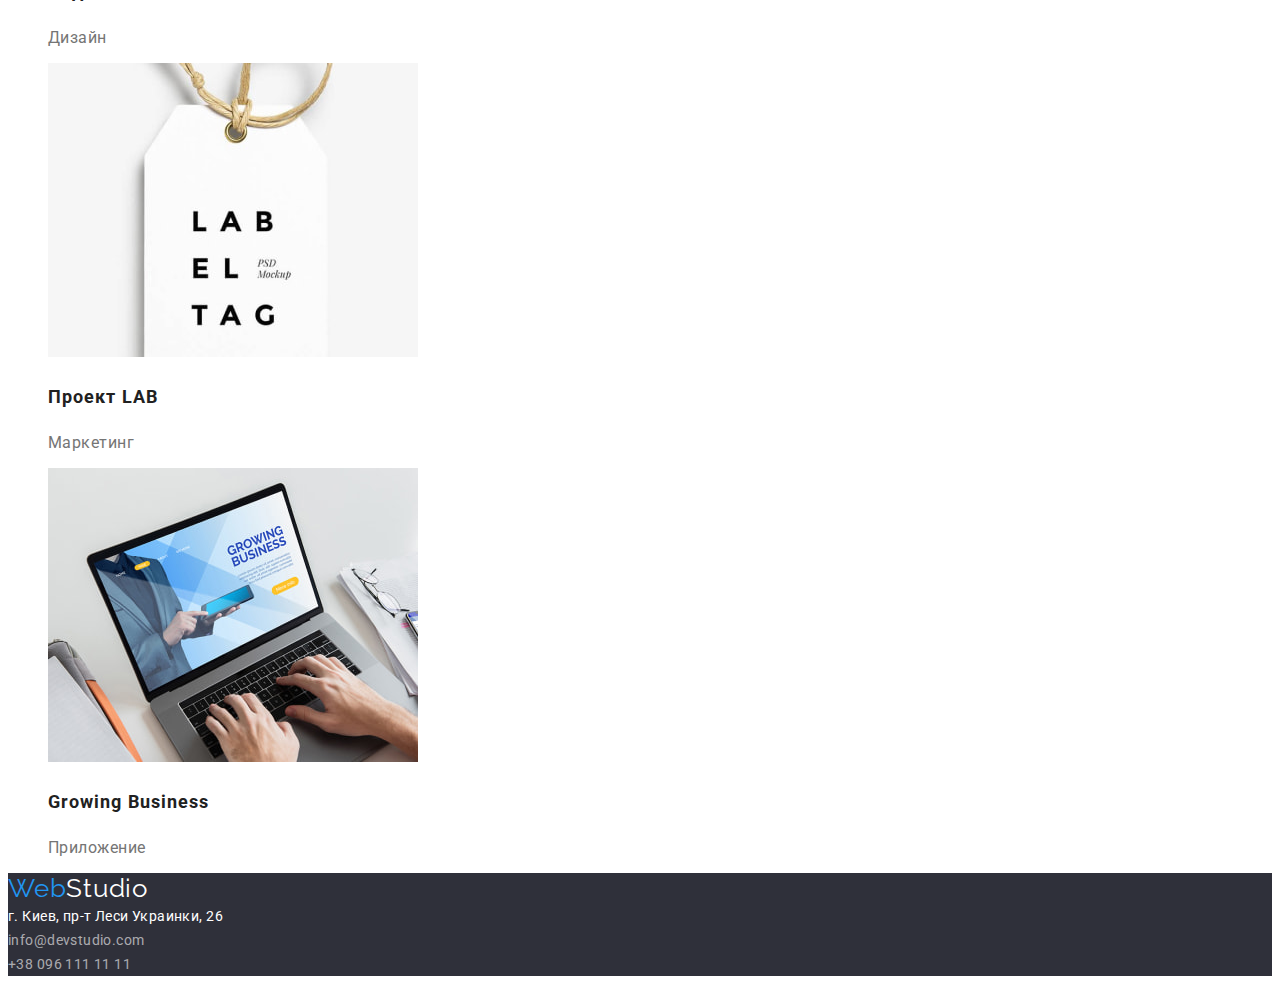
==== commit 70ddc193: "Update" ====
--- a/portfolio.html
+++ b/portfolio.html
@@ -102,10 +102,9 @@
       <a class="logo logo-footer link" href="./index.html"><span>Web</span>Studio</a>
       <!--Контакты-->
       <address class="address">г. Киев, пр-т Леси Украинки, 26</address>
-      <address>
-        <a class="address-link-contact link" href="mailto:info@devstudio.com">info@devstudio.com</a
-        ><br />
-        <a class="address-link-contact link" href="tel:+380961111111">+38 096 111 11 11</a>
+      <address class="address">
+        <a class="link" href="mailto:info@devstudio.com">info@devstudio.com</a><br />
+        <a class="link" href="tel:+380961111111">+38 096 111 11 11</a>
       </address>
     </footer>
   </body>
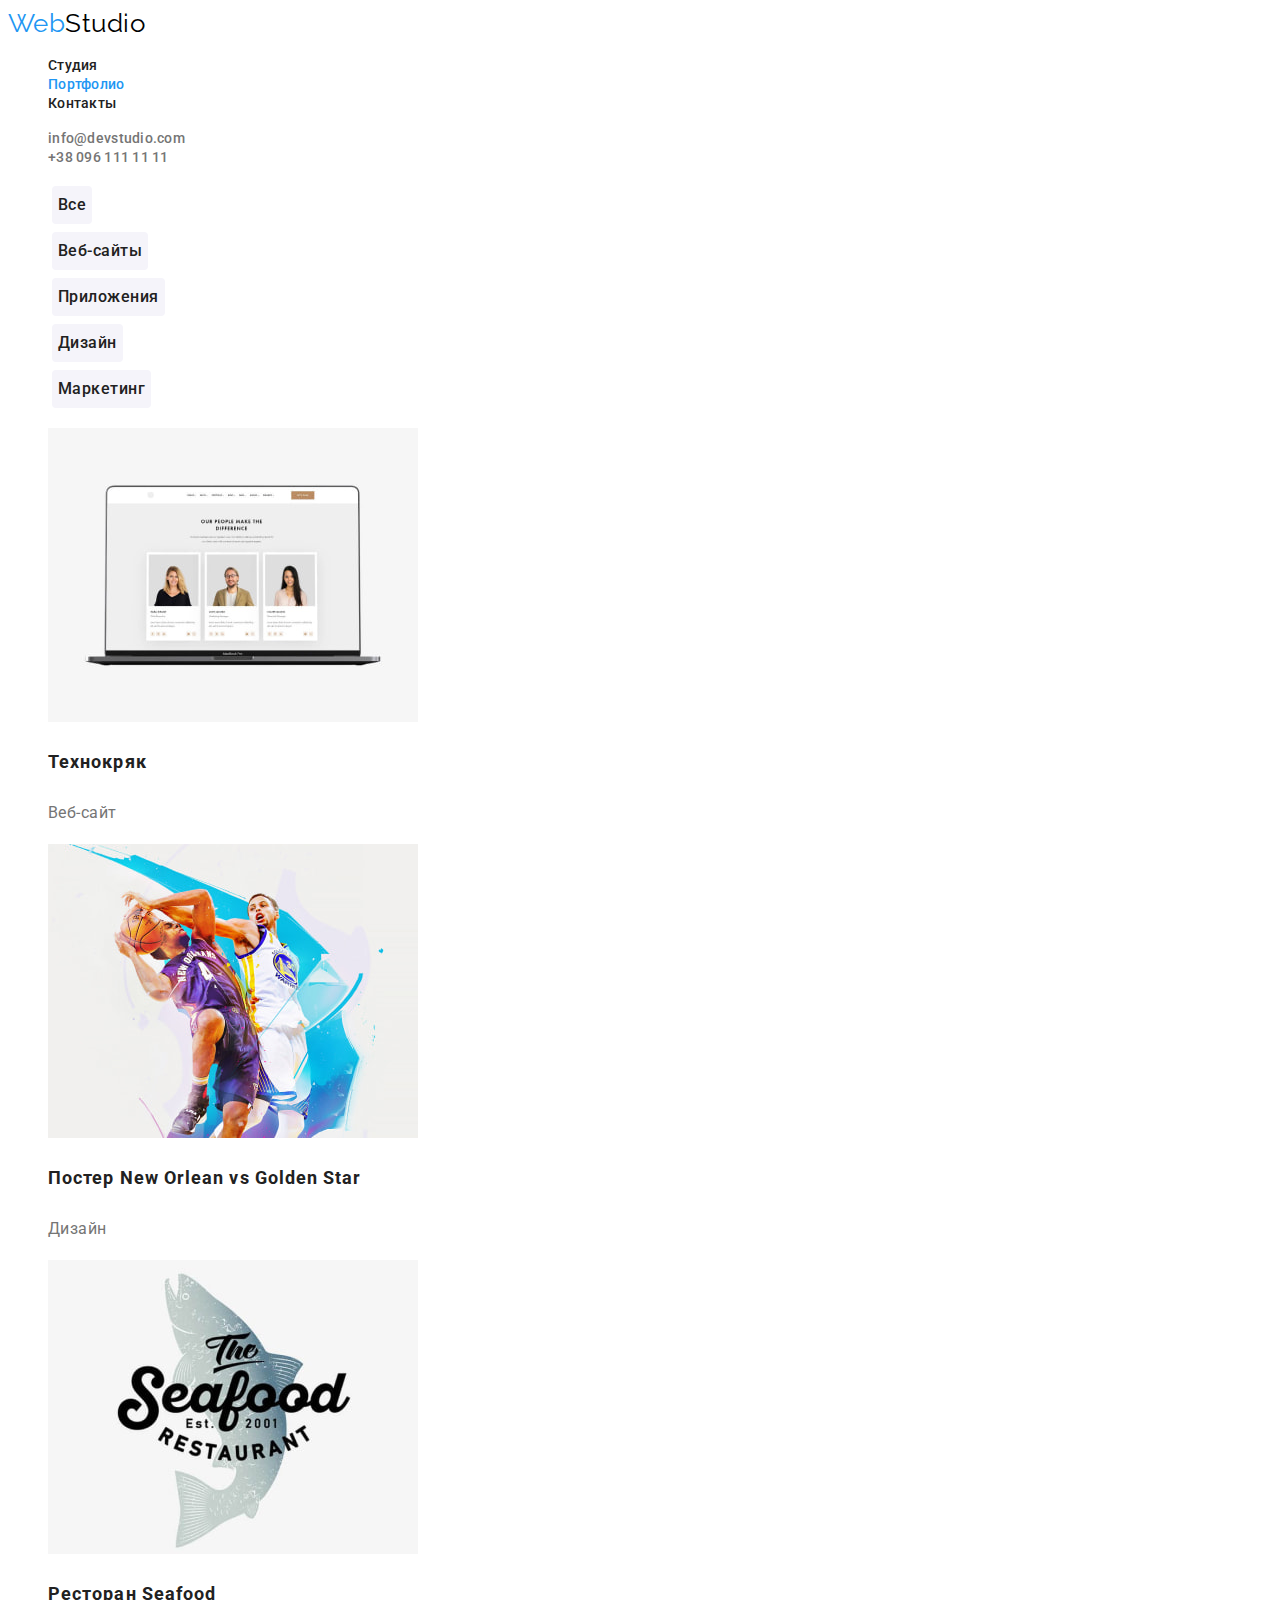
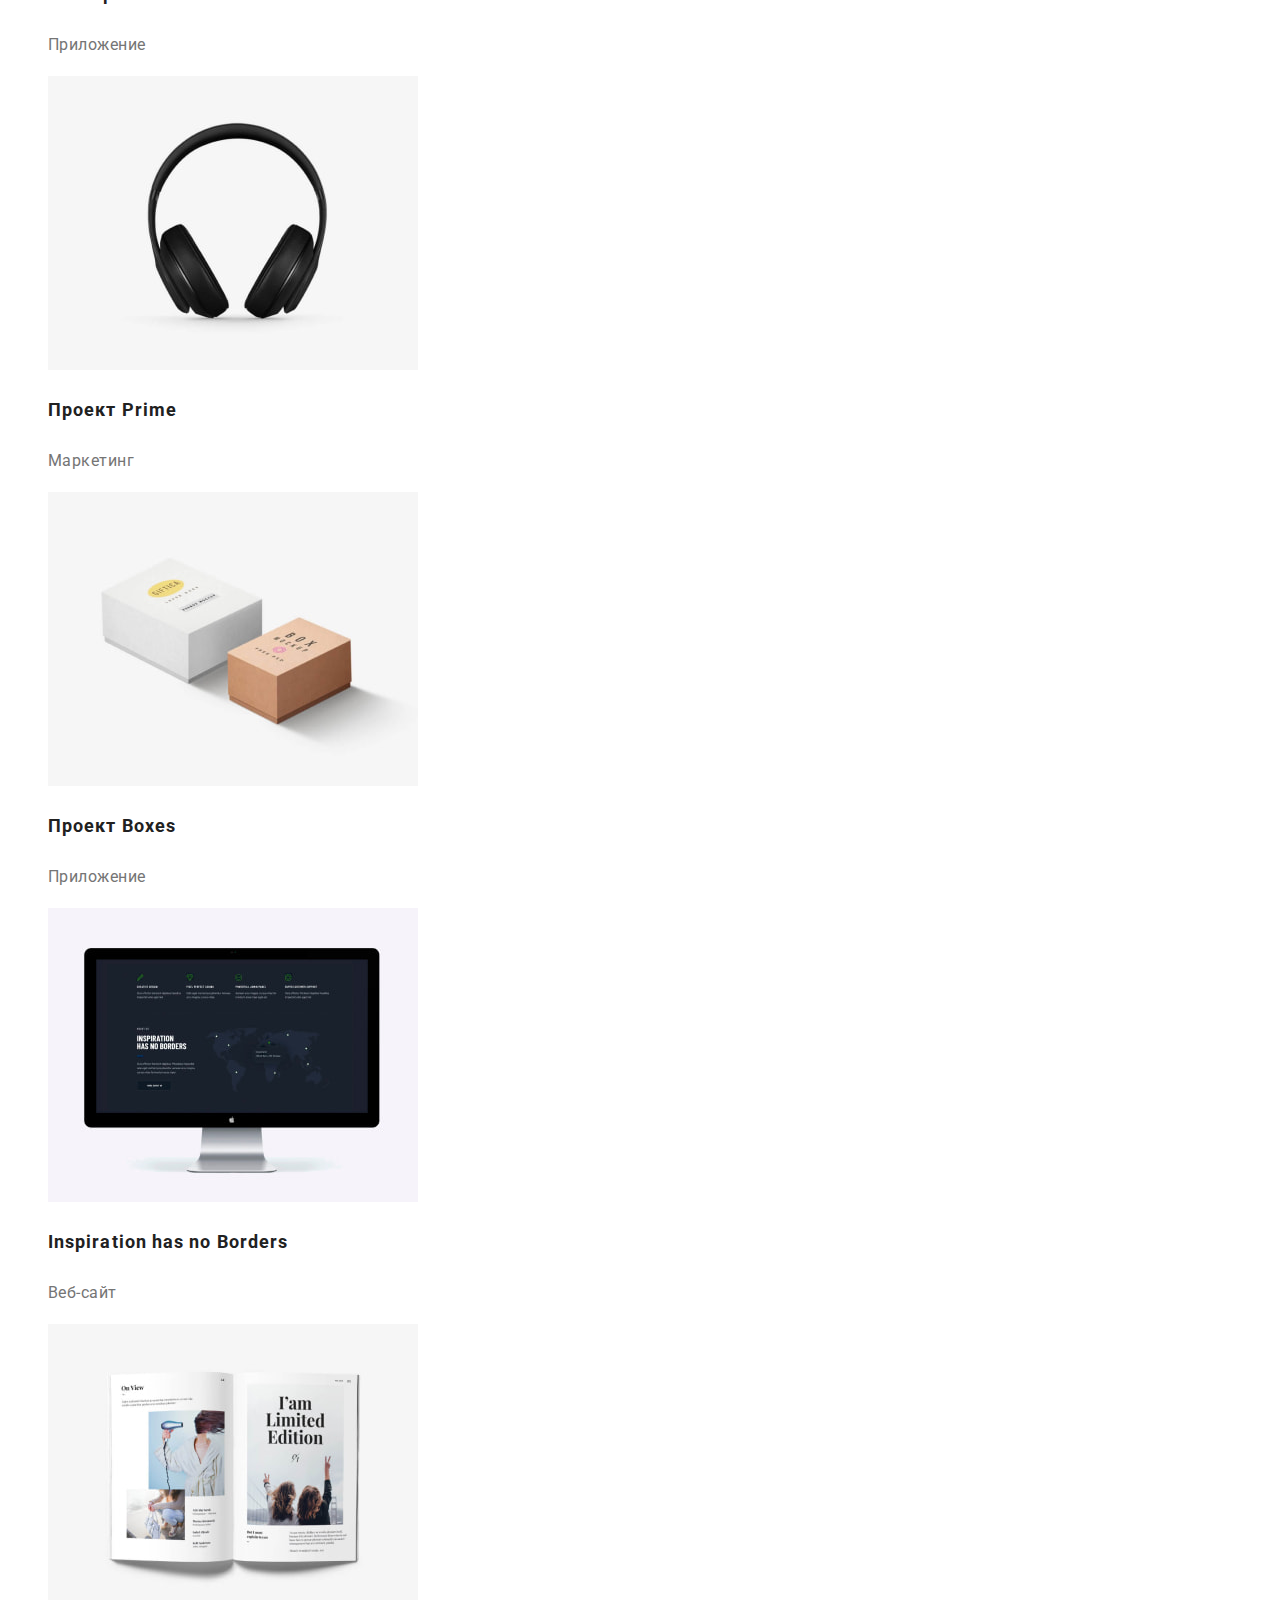
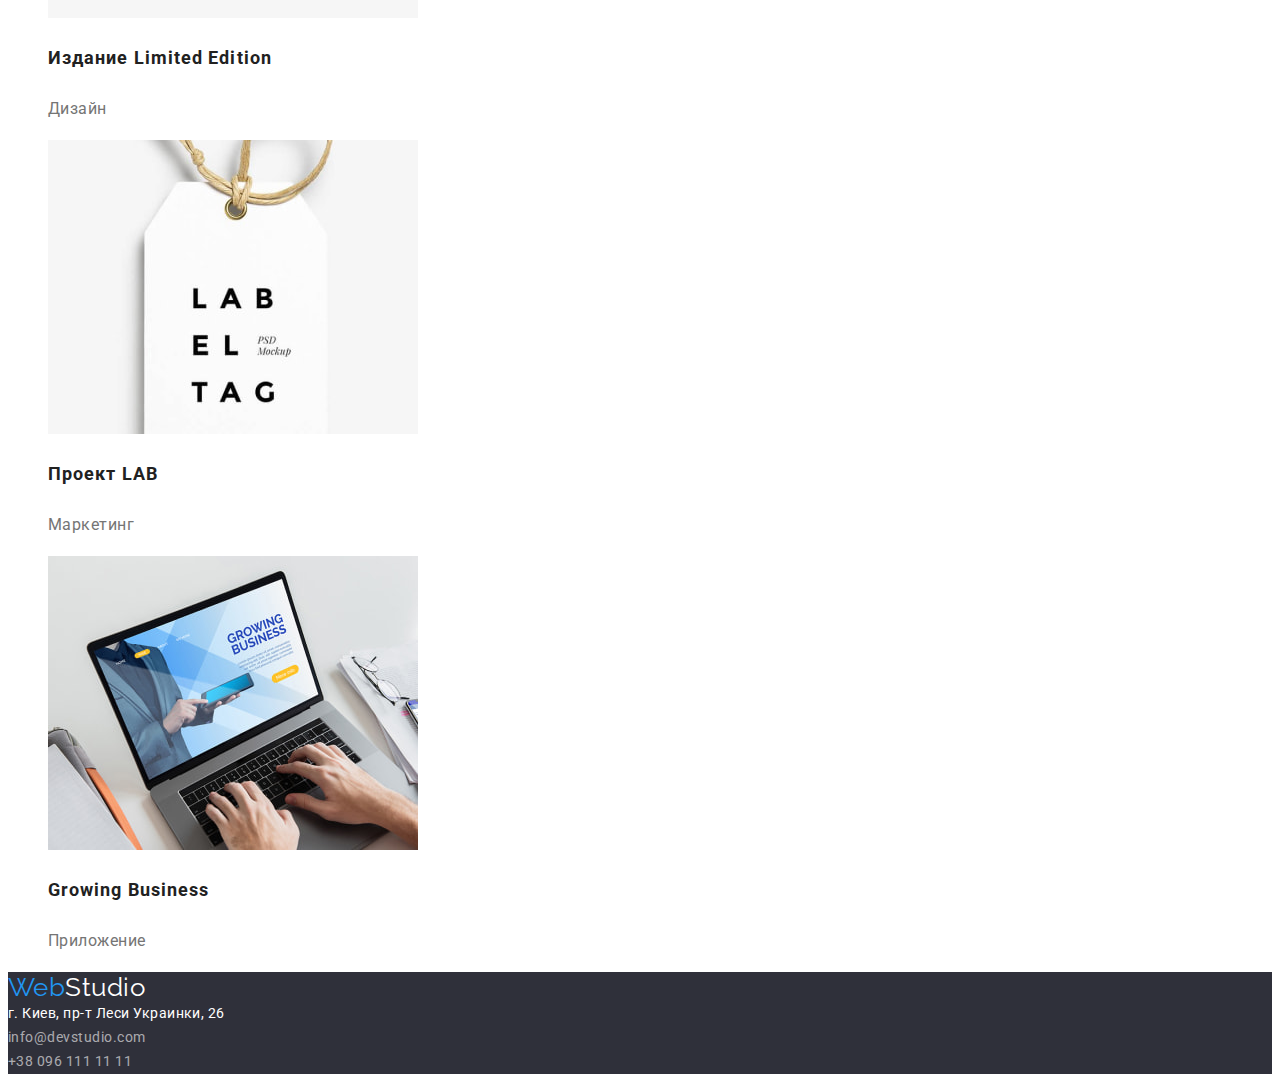
==== commit 42794efe: "Update" ====
--- a/portfolio.html
+++ b/portfolio.html
@@ -5,13 +5,13 @@
     <meta http-equiv="X-UA-Compatible" content="IE=edge" />
     <meta name="viewport" content="width=device-width, initial-scale=1.0" />
     <title>Портфолио</title>
-    <link rel="stylesheet" href="./css/styles.css" />
     <link rel="preconnect" href="https://fonts.googleapis.com" />
     <link rel="preconnect" href="https://fonts.gstatic.com" crossorigin />
     <link
       href="https://fonts.googleapis.com/css2?family=Raleway:wght@700&family=Roboto:wght@400;500;700;900&display=swap"
       rel="stylesheet"
     />
+    <link rel="stylesheet" href="./css/styles.css" />
   </head>
   <body class="page">
     <header class="page-header">
@@ -32,71 +32,72 @@
         <li><a class="auth-nav-element link" href="tel:+380961111111">+38 096 111 11 11</a></li>
       </ul>
     </header>
-
-    <ul class="buttons list">
-      <li>
-        <button class="button" type="button">Все</button>
-      </li>
-      <li>
-        <button class="button" type="button">Веб-сайты</button>
-      </li>
-      <li>
-        <button class="button" type="button">Приложения</button>
-      </li>
-      <li>
-        <button class="button" type="button">Дизайн</button>
-      </li>
-      <li>
-        <button class="button" type="button">Маркетинг</button>
-      </li>
-    </ul>
-    <ul class="portfolio-cards list">
-      <li class="portfolio-card">
-        <img src="./images/img8.jpg" alt="Ноутбук" />
-        <h3 class="portfolio-card-title">Технокряк</h3>
-        <p class="portfolio-card-text">Веб-сайт</p>
-      </li>
-      <li class="portfolio-card">
-        <img src="./images/img9.jpg" alt="Два боскетболиста с мячем" />
-        <h3 class="portfolio-card-title">Постер New Orlean vs Golden Star</h3>
-        <p class="portfolio-card-text">Дизайн</p>
-      </li>
-      <li class="portfolio-card">
-        <img src="./images/img10.jpg" alt="Емблема ресторана Сифуд" />
-        <h3 class="portfolio-card-title">Ресторан Seafood</h3>
-        <p class="portfolio-card-text">Приложение</p>
-      </li>
-      <li class="portfolio-card">
-        <img src="./images/img11.jpg" alt="Наушники" />
-        <h3 class="portfolio-card-title">Проект Prime</h3>
-        <p class="portfolio-card-text">Маркетинг</p>
-      </li>
-      <li class="portfolio-card">
-        <img src="./images/img12.jpg" alt="Две бумажные коробки" />
-        <h3 class="portfolio-card-title">Проект Boxes</h3>
-        <p class="portfolio-card-text">Приложение</p>
-      </li>
-      <li class="portfolio-card">
-        <img src="./images/img13.jpg" alt="Компьютер фирмы Епл" />
-        <h3 class="portfolio-card-title">Inspiration has no Borders</h3>
-        <p class="portfolio-card-text">Веб-сайт</p>
-      </li>
-      <li class="portfolio-card">
-        <img src="./images/img14.jpg" alt="Открытая книга" />
-        <h3 class="portfolio-card-title">Издание Limited Edition</h3>
-        <p class="portfolio-card-text">Дизайн</p>
-      </li>
-      <li class="portfolio-card">
-        <img src="./images/img15.jpg" alt="Бирка с надписью" />
-        <h3 class="portfolio-card-title">Проект LAB</h3>
-        <p class="portfolio-card-text">Маркетинг</p>
-      </li>
-      <li class="portfolio-card">
-        <img src="./images/img16.jpg" alt="Руки на клавиатуре ноутбука" />
-        <h3 class="portfolio-card-title">Growing Business</h3>
-        <p class="portfolio-card-text">Приложение</p>
-      </li>
-    </ul>
+    <main>
+      <ul class="buttons list">
+        <li>
+          <button class="button" type="button">Все</button>
+        </li>
+        <li>
+          <button class="button" type="button">Веб-сайты</button>
+        </li>
+        <li>
+          <button class="button" type="button">Приложения</button>
+        </li>
+        <li>
+          <button class="button" type="button">Дизайн</button>
+        </li>
+        <li>
+          <button class="button" type="button">Маркетинг</button>
+        </li>
+      </ul>
+      <ul class="portfolio-cards list">
+        <li class="portfolio-card">
+          <img src="./images/img8.jpg" alt="Ноутбук" />
+          <h3 class="portfolio-card-title">Технокряк</h3>
+          <p class="portfolio-card-text">Веб-сайт</p>
+        </li>
+        <li class="portfolio-card">
+          <img src="./images/img9.jpg" alt="Два боскетболиста с мячем" />
+          <h3 class="portfolio-card-title">Постер New Orlean vs Golden Star</h3>
+          <p class="portfolio-card-text">Дизайн</p>
+        </li>
+        <li class="portfolio-card">
+          <img src="./images/img10.jpg" alt="Емблема ресторана Сифуд" />
+          <h3 class="portfolio-card-title">Ресторан Seafood</h3>
+          <p class="portfolio-card-text">Приложение</p>
+        </li>
+        <li class="portfolio-card">
+          <img src="./images/img11.jpg" alt="Наушники" />
+          <h3 class="portfolio-card-title">Проект Prime</h3>
+          <p class="portfolio-card-text">Маркетинг</p>
+        </li>
+        <li class="portfolio-card">
+          <img src="./images/img12.jpg" alt="Две бумажные коробки" />
+          <h3 class="portfolio-card-title">Проект Boxes</h3>
+          <p class="portfolio-card-text">Приложение</p>
+        </li>
+        <li class="portfolio-card">
+          <img src="./images/img13.jpg" alt="Компьютер фирмы Епл" />
+          <h3 class="portfolio-card-title">Inspiration has no Borders</h3>
+          <p class="portfolio-card-text">Веб-сайт</p>
+        </li>
+        <li class="portfolio-card">
+          <img src="./images/img14.jpg" alt="Открытая книга" />
+          <h3 class="portfolio-card-title">Издание Limited Edition</h3>
+          <p class="portfolio-card-text">Дизайн</p>
+        </li>
+        <li class="portfolio-card">
+          <img src="./images/img15.jpg" alt="Бирка с надписью" />
+          <h3 class="portfolio-card-title">Проект LAB</h3>
+          <p class="portfolio-card-text">Маркетинг</p>
+        </li>
+        <li class="portfolio-card">
+          <img src="./images/img16.jpg" alt="Руки на клавиатуре ноутбука" />
+          <h3 class="portfolio-card-title">Growing Business</h3>
+          <p class="portfolio-card-text">Приложение</p>
+        </li>
+      </ul>
+    </main>
     <footer class="footer">
       <!--Логотип-->
       <a class="logo logo-footer link" href="./index.html"><span>Web</span>Studio</a>
--- a/css/styles.css
+++ b/css/styles.css
@@ -10,35 +10,34 @@
     --brand-color-address:rgba(255, 255, 255, 0.6);
 }
 .list {
-    list-style: none;
+    list-style: none;    
 }
 .link {
     text-decoration: none;
+    /* line-height = 16.41px / 14px = 1.172*/
+    line-height: 1.172;
 }
 .page {
-    background-color: var(--brand-color-white);
-    font-family: 'Roboto', sans-serif;    
+    font-family: 'Roboto', sans-serif;
+    letter-spacing: 0.03em;
+    background-color: var(--brand-color-white);        
     color: var(--brand-color-black-light);
 }
-/* Навигация сайта */
-.site-nav .link:hover, .site-nav .link:focus {
-    color: var(--brand-color-blue-light);
-}
-/* Подсветка текущей страницы */
-.site-nav .link.current {
+/* Подсветка */
+.site-nav .link:hover, .site-nav .link:focus, .site-nav .link.current {
     color: var(--brand-color-blue-light);
 }
 .site-nav .link {
     font-size: 14px;
     font-weight: 500;
+    letter-spacing: 0.02em;
     color: var(--brand-color-black-light);
 }
 /* Хедер почта телефон */
-.auth-nav-element {    
+.auth-nav-element {
     font-weight: 500;
-    font-size: 14px;
-    line-height: 16px;
-    letter-spacing: 0.02em;    
+    font-size: 14px;    
+    letter-spacing: 0.02em;
     color: var(--brand-color-gray);
 }
 .auth-nav-element:hover, .auth-nav-element:focus {
@@ -49,14 +48,14 @@
     font-size: 26px;
     color: var(--brand-color-black);    
     font-family: 'Raleway', sans-serif;     
-    line-height: 31px;
-    letter-spacing: 0.03em;
+    /* line-height = 30.52px / 26px =  1.174*/
+    line-height: 1.174;    
 }
 .logo span{
     color: var(--brand-color-blue-light);
 }
 /* Герой */
-.hero .button {
+.hero .button {    
     color: var(--brand-color-white);
     background: var(--brand-color-blue-light);
     box-shadow: 0px 4px 4px rgba(0, 0, 0, 0.15);
@@ -69,7 +68,8 @@
     text-align: center;    
     font-size: 44px;
     font-weight: 900;
-    line-height: 60px;
+    /* line-height = 60px / 44 px = 1.364*/
+    line-height: 1.364;
     letter-spacing: 0.06em;
     color: var(--brand-color-white);
 }
@@ -77,37 +77,37 @@
 .personal { 
     background: var(--brand-color-gray-light);
 }
-.personal-text {   
-    line-height: 19px;
-    text-align: center;
-    letter-spacing: 0.03em;
+.photo-title {
+    font-weight: 500;
+    font-size: 16px;
+    /* line-height = 18.75px / 16px = 1.172*/
+    line-height: 1.172;
+    text-align: center;    
+}
+.personal-text {
+    /* line-height = 18.75px / 16px = 1.172*/
+    line-height: 1.172;
+    text-align: center;    
     color: var(--brand-color-gray);
 }
 /* Секция картинок */
 .section-title {    
     font-size: 36px;
-    line-height: 42px;
-    text-align: center;
-    letter-spacing: 0.03em;
-}
-.photo-title {
-    font-weight: 500;
-    font-size: 16px;
-    line-height: 19px;
-    text-align: center;
-    letter-spacing: 0.03em;    
+    /* line-height = 42.19px / 36px = 1.172 */
+    line-height: 1.172;
+    text-align: center;    
 }
 /* Секция коротких текстов */
 .block-title {     
     font-size: 14px;
-    line-height: 16px;
-    letter-spacing: 0.03em;
+    /* line-height = 16.41px / 14px = 1. 172 */
+    line-height: 1.172;    
     text-transform: uppercase;    
 }
 .block-text {    
     font-size: 14px;
-    line-height: 24px; 
-    letter-spacing: 0.03em;
+    /* line-height = 24px / 14px = 1.714 */
+    line-height: 1.714;    
     color: var(--brand-color-gray);
 }
 /* Футер */
@@ -119,8 +119,8 @@
 }
 .address, .address .link {    
     font-size: 14px;
-    line-height: 24px;
-    letter-spacing: 0.03em;
+    /* line-height = 24px / 14px = 1.714 */
+    line-height: 1.714;    
     color: var(--brand-color-white);
     font-style: normal;    
 }
@@ -138,12 +138,11 @@
     border: 0;
     margin: 4px;
     height: 38px;
-    font-family: 'Roboto', sans-serif;
+    font-family: inherit;
     font-weight: 500;
     font-size: 16px;
-    line-height: 26px;
-    text-align: center;
-    letter-spacing: 0.03em;    
+    line-height: 1.625;    
+    letter-spacing: inherit;    
     border-radius: 4px;      
 }
 .button:hover, .button:focus {
@@ -153,11 +152,12 @@
 }
 .portfolio-card-title {
     font-size: 18px;
-    line-height: 36px;     
+    /* line-height = 36px / 18px = 2 */
+    line-height: 2;     
     letter-spacing: 0.06em;
 }
-.portfolio-card-text {    
-    line-height: 1.187; 
-    letter-spacing: 0.03em;    
+.portfolio-card-text {
+    /* line-height = 30px / 16px = 1.875 */
+    line-height: 1.875;      
     color: var(--brand-color-gray);
 }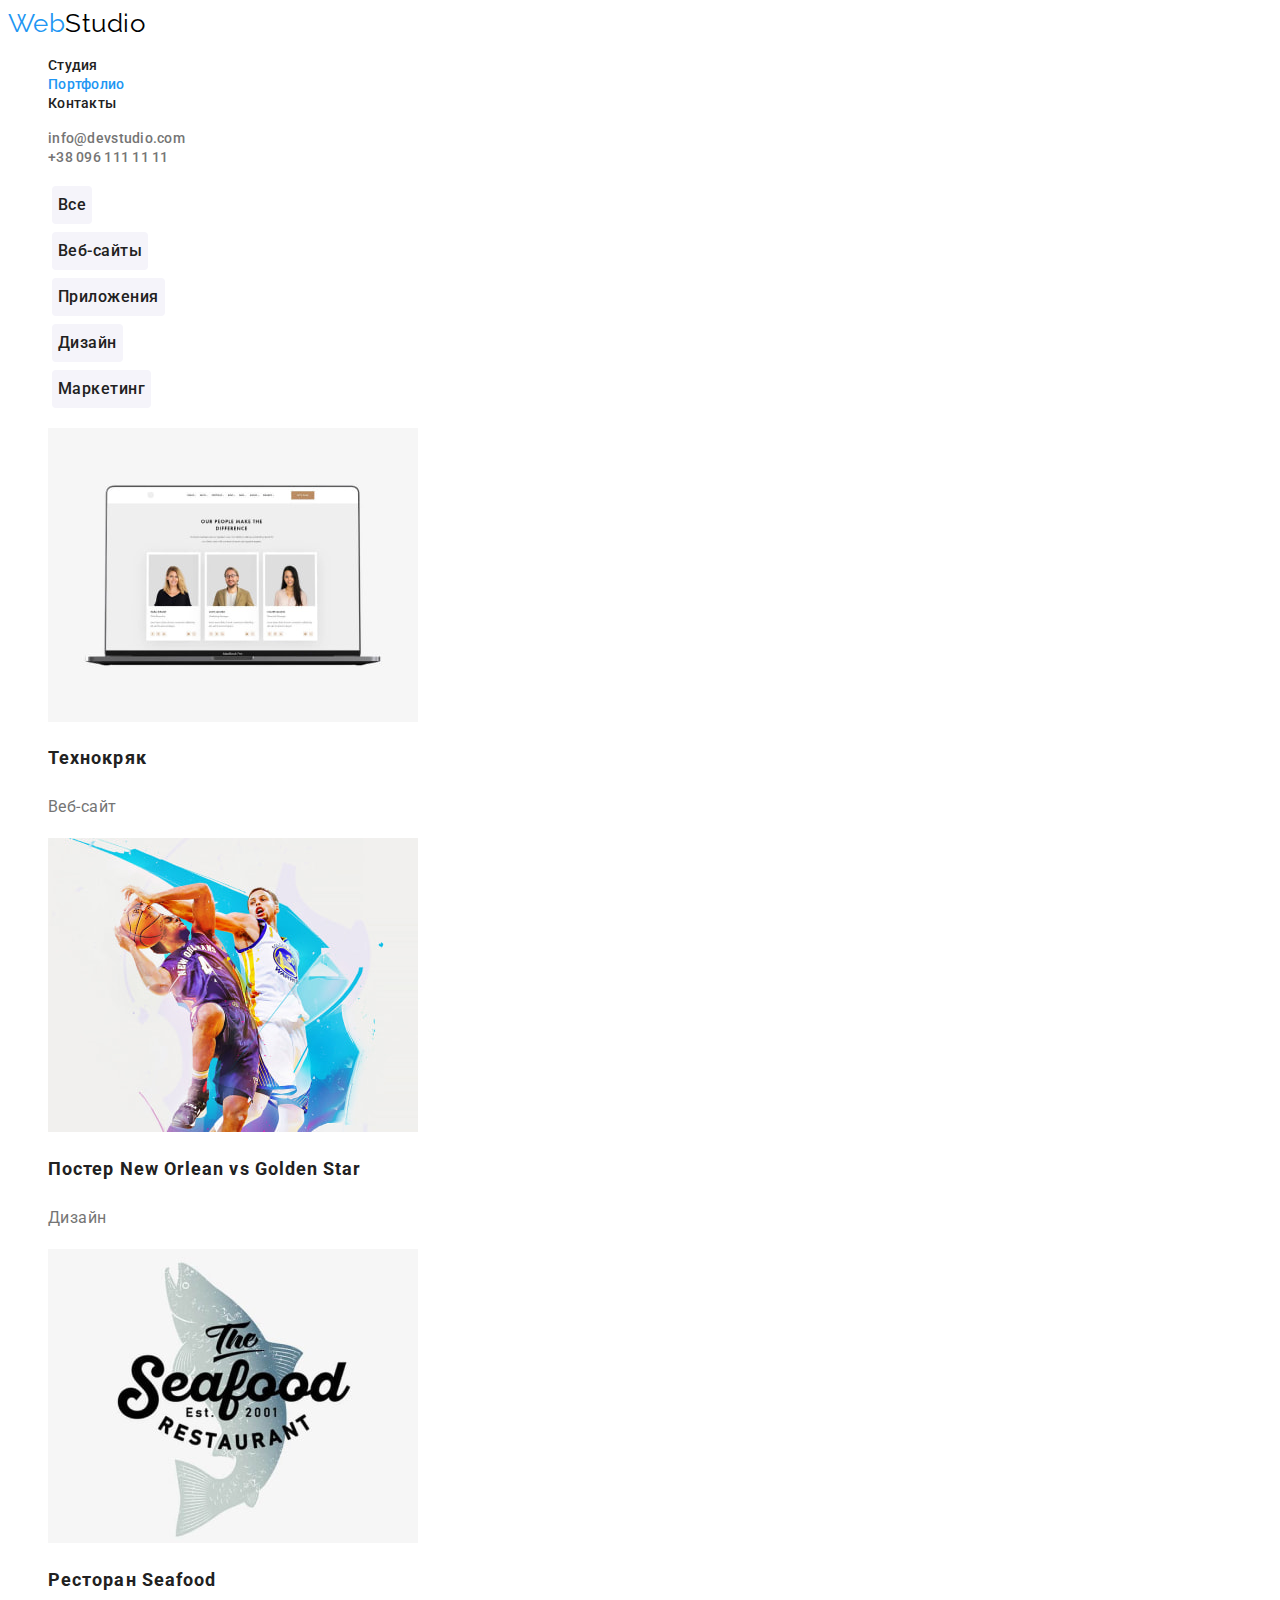
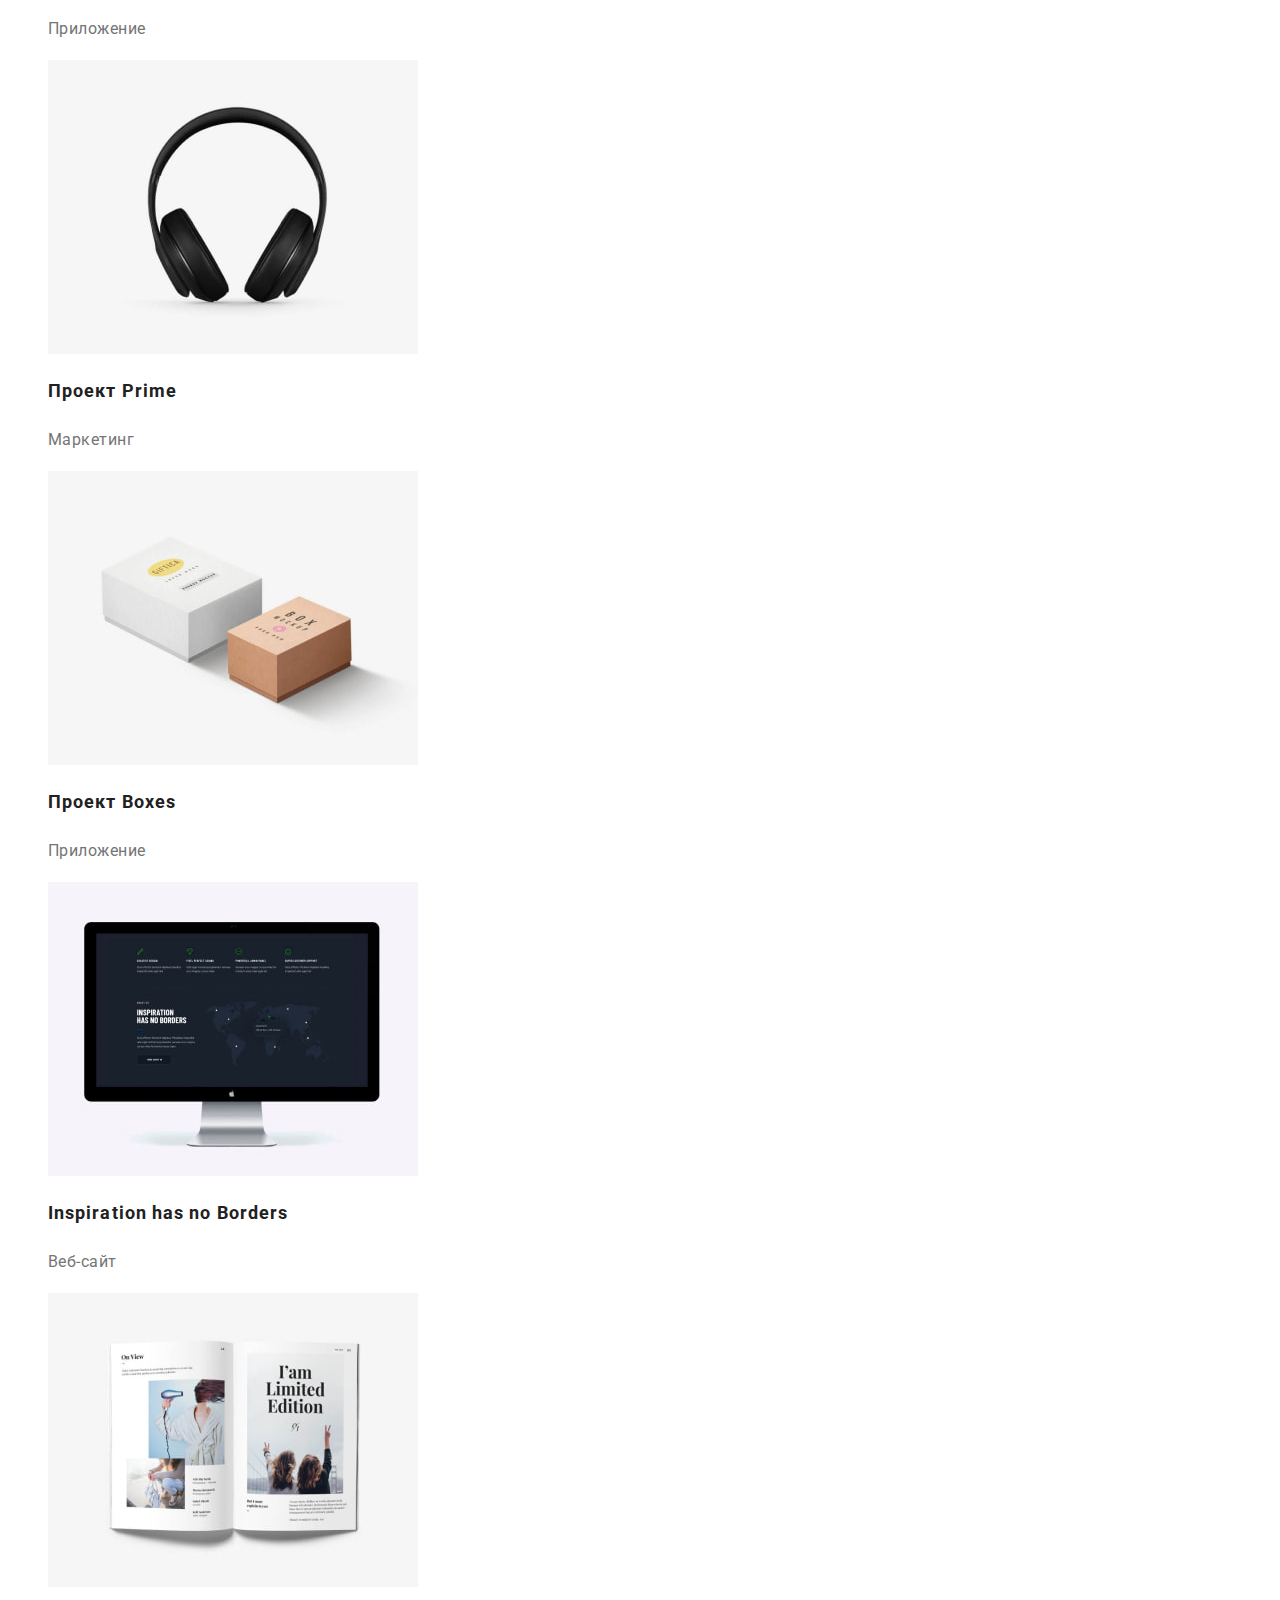
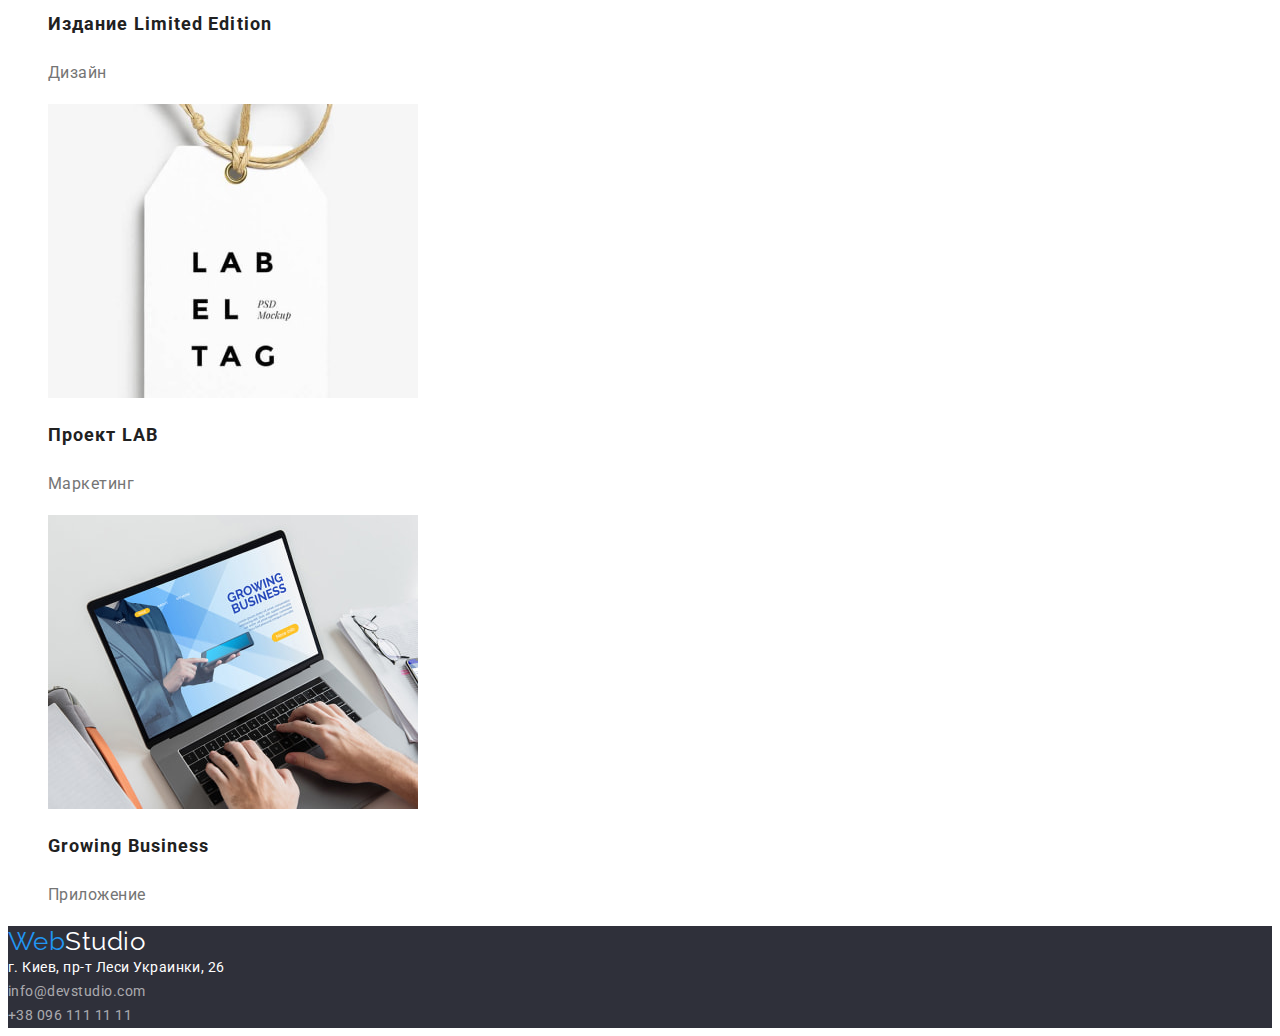
==== commit 41057152: "Update" ====
--- a/portfolio.html
+++ b/portfolio.html
@@ -33,70 +33,72 @@
       </ul>
     </header>
     <main>
-      <ul class="buttons list">
-        <li>
-          <button class="button" type="button">Все</button>
-        </li>
-        <li>
-          <button class="button" type="button">Веб-сайты</button>
-        </li>
-        <li>
-          <button class="button" type="button">Приложения</button>
-        </li>
-        <li>
-          <button class="button" type="button">Дизайн</button>
-        </li>
-        <li>
-          <button class="button" type="button">Маркетинг</button>
-        </li>
-      </ul>
-      <ul class="portfolio-cards list">
-        <li class="portfolio-card">
-          <img src="./images/img8.jpg" alt="Ноутбук" />
-          <h3 class="portfolio-card-title">Технокряк</h3>
-          <p class="portfolio-card-text">Веб-сайт</p>
-        </li>
-        <li class="portfolio-card">
-          <img src="./images/img9.jpg" alt="Два боскетболиста с мячем" />
-          <h3 class="portfolio-card-title">Постер New Orlean vs Golden Star</h3>
-          <p class="portfolio-card-text">Дизайн</p>
-        </li>
-        <li class="portfolio-card">
-          <img src="./images/img10.jpg" alt="Емблема ресторана Сифуд" />
-          <h3 class="portfolio-card-title">Ресторан Seafood</h3>
-          <p class="portfolio-card-text">Приложение</p>
-        </li>
-        <li class="portfolio-card">
-          <img src="./images/img11.jpg" alt="Наушники" />
-          <h3 class="portfolio-card-title">Проект Prime</h3>
-          <p class="portfolio-card-text">Маркетинг</p>
-        </li>
-        <li class="portfolio-card">
-          <img src="./images/img12.jpg" alt="Две бумажные коробки" />
-          <h3 class="portfolio-card-title">Проект Boxes</h3>
-          <p class="portfolio-card-text">Приложение</p>
-        </li>
-        <li class="portfolio-card">
-          <img src="./images/img13.jpg" alt="Компьютер фирмы Епл" />
-          <h3 class="portfolio-card-title">Inspiration has no Borders</h3>
-          <p class="portfolio-card-text">Веб-сайт</p>
-        </li>
-        <li class="portfolio-card">
-          <img src="./images/img14.jpg" alt="Открытая книга" />
-          <h3 class="portfolio-card-title">Издание Limited Edition</h3>
-          <p class="portfolio-card-text">Дизайн</p>
-        </li>
-        <li class="portfolio-card">
-          <img src="./images/img15.jpg" alt="Бирка с надписью" />
-          <h3 class="portfolio-card-title">Проект LAB</h3>
-          <p class="portfolio-card-text">Маркетинг</p>
-        </li>
-        <li class="portfolio-card">
-          <img src="./images/img16.jpg" alt="Руки на клавиатуре ноутбука" />
-          <h3 class="portfolio-card-title">Growing Business</h3>
-          <p class="portfolio-card-text">Приложение</p>
-        </li>
-      </ul>
+      <section>
+        <ul class="buttons list">
+          <li>
+            <button class="button" type="button">Все</button>
+          </li>
+          <li>
+            <button class="button" type="button">Веб-сайты</button>
+          </li>
+          <li>
+            <button class="button" type="button">Приложения</button>
+          </li>
+          <li>
+            <button class="button" type="button">Дизайн</button>
+          </li>
+          <li>
+            <button class="button" type="button">Маркетинг</button>
+          </li>
+        </ul>
+        <ul class="portfolio-cards list">
+          <li class="portfolio-card">
+            <img src="./images/img8.jpg" alt="Ноутбук" />
+            <h2 class="portfolio-card-title">Технокряк</h2>
+            <p class="portfolio-card-text">Веб-сайт</p>
+          </li>
+          <li class="portfolio-card">
+            <img src="./images/img9.jpg" alt="Два боскетболиста с мячем" />
+            <h2 class="portfolio-card-title">Постер New Orlean vs Golden Star</h2>
+            <p class="portfolio-card-text">Дизайн</p>
+          </li>
+          <li class="portfolio-card">
+            <img src="./images/img10.jpg" alt="Емблема ресторана Сифуд" />
+            <h2 class="portfolio-card-title">Ресторан Seafood</h2>
+            <p class="portfolio-card-text">Приложение</p>
+          </li>
+          <li class="portfolio-card">
+            <img src="./images/img11.jpg" alt="Наушники" />
+            <h2 class="portfolio-card-title">Проект Prime</h2>
+            <p class="portfolio-card-text">Маркетинг</p>
+          </li>
+          <li class="portfolio-card">
+            <img src="./images/img12.jpg" alt="Две бумажные коробки" />
+            <h2 class="portfolio-card-title">Проект Boxes</h2>
+            <p class="portfolio-card-text">Приложение</p>
+          </li>
+          <li class="portfolio-card">
+            <img src="./images/img13.jpg" alt="Компьютер фирмы Епл" />
+            <h2 class="portfolio-card-title">Inspiration has no Borders</h2>
+            <p class="portfolio-card-text">Веб-сайт</p>
+          </li>
+          <li class="portfolio-card">
+            <img src="./images/img14.jpg" alt="Открытая книга" />
+            <h2 class="portfolio-card-title">Издание Limited Edition</h2>
+            <p class="portfolio-card-text">Дизайн</p>
+          </li>
+          <li class="portfolio-card">
+            <img src="./images/img15.jpg" alt="Бирка с надписью" />
+            <h2 class="portfolio-card-title">Проект LAB</h2>
+            <p class="portfolio-card-text">Маркетинг</p>
+          </li>
+          <li class="portfolio-card">
+            <img src="./images/img16.jpg" alt="Руки на клавиатуре ноутбука" />
+            <h2 class="portfolio-card-title">Growing Business</h2>
+            <p class="portfolio-card-text">Приложение</p>
+          </li>
+        </ul>
+      </section>
     </main>
     <footer class="footer">
       <!--Логотип-->
--- a/css/styles.css
+++ b/css/styles.css
@@ -13,8 +13,7 @@
     list-style: none;    
 }
 .link {
-    text-decoration: none;
-    /* line-height = 16.41px / 14px = 1.172*/
+    text-decoration: none;    
     line-height: 1.172;
 }
 .page {
@@ -35,8 +34,8 @@
 }
 /* Хедер почта телефон */
 .auth-nav-element {
+    font-size: 14px;
     font-weight: 500;
-    font-size: 14px;    
     letter-spacing: 0.02em;
     color: var(--brand-color-gray);
 }
@@ -47,8 +46,7 @@
 .logo {        
     font-size: 26px;
     color: var(--brand-color-black);    
-    font-family: 'Raleway', sans-serif;     
-    /* line-height = 30.52px / 26px =  1.174*/
+    font-family: 'Raleway', sans-serif;    
     line-height: 1.174;    
 }
 .logo span{
@@ -67,8 +65,7 @@
     text-transform: uppercase;
     text-align: center;    
     font-size: 44px;
-    font-weight: 900;
-    /* line-height = 60px / 44 px = 1.364*/
+    font-weight: 900;    
     line-height: 1.364;
     letter-spacing: 0.06em;
     color: var(--brand-color-white);
@@ -79,34 +76,29 @@
 }
 .photo-title {
     font-weight: 500;
-    font-size: 16px;
-    /* line-height = 18.75px / 16px = 1.172*/
+    font-size: 16px;    
     line-height: 1.172;
     text-align: center;    
 }
-.personal-text {
-    /* line-height = 18.75px / 16px = 1.172*/
+.personal-text {    
     line-height: 1.172;
     text-align: center;    
     color: var(--brand-color-gray);
 }
 /* Секция картинок */
 .section-title {    
-    font-size: 36px;
-    /* line-height = 42.19px / 36px = 1.172 */
+    font-size: 36px;    
     line-height: 1.172;
     text-align: center;    
 }
 /* Секция коротких текстов */
 .block-title {     
-    font-size: 14px;
-    /* line-height = 16.41px / 14px = 1. 172 */
+    font-size: 14px;    
     line-height: 1.172;    
     text-transform: uppercase;    
 }
 .block-text {    
-    font-size: 14px;
-    /* line-height = 24px / 14px = 1.714 */
+    font-size: 14px;    
     line-height: 1.714;    
     color: var(--brand-color-gray);
 }
@@ -118,8 +110,7 @@
     background: var(--brand-color-black-dark);
 }
 .address, .address .link {    
-    font-size: 14px;
-    /* line-height = 24px / 14px = 1.714 */
+    font-size: 14px;    
     line-height: 1.714;    
     color: var(--brand-color-white);
     font-style: normal;    
@@ -151,13 +142,11 @@
     box-shadow: 0px 3px 1px rgba(0, 0, 0, 0.1), 0px 1px 2px rgba(0, 0, 0, 0.08), 0px 2px 2px rgba(0, 0, 0, 0.12);
 }
 .portfolio-card-title {
-    font-size: 18px;
-    /* line-height = 36px / 18px = 2 */
+    font-size: 18px;    
     line-height: 2;     
     letter-spacing: 0.06em;
 }
-.portfolio-card-text {
-    /* line-height = 30px / 16px = 1.875 */
+.portfolio-card-text {    
     line-height: 1.875;      
     color: var(--brand-color-gray);
 }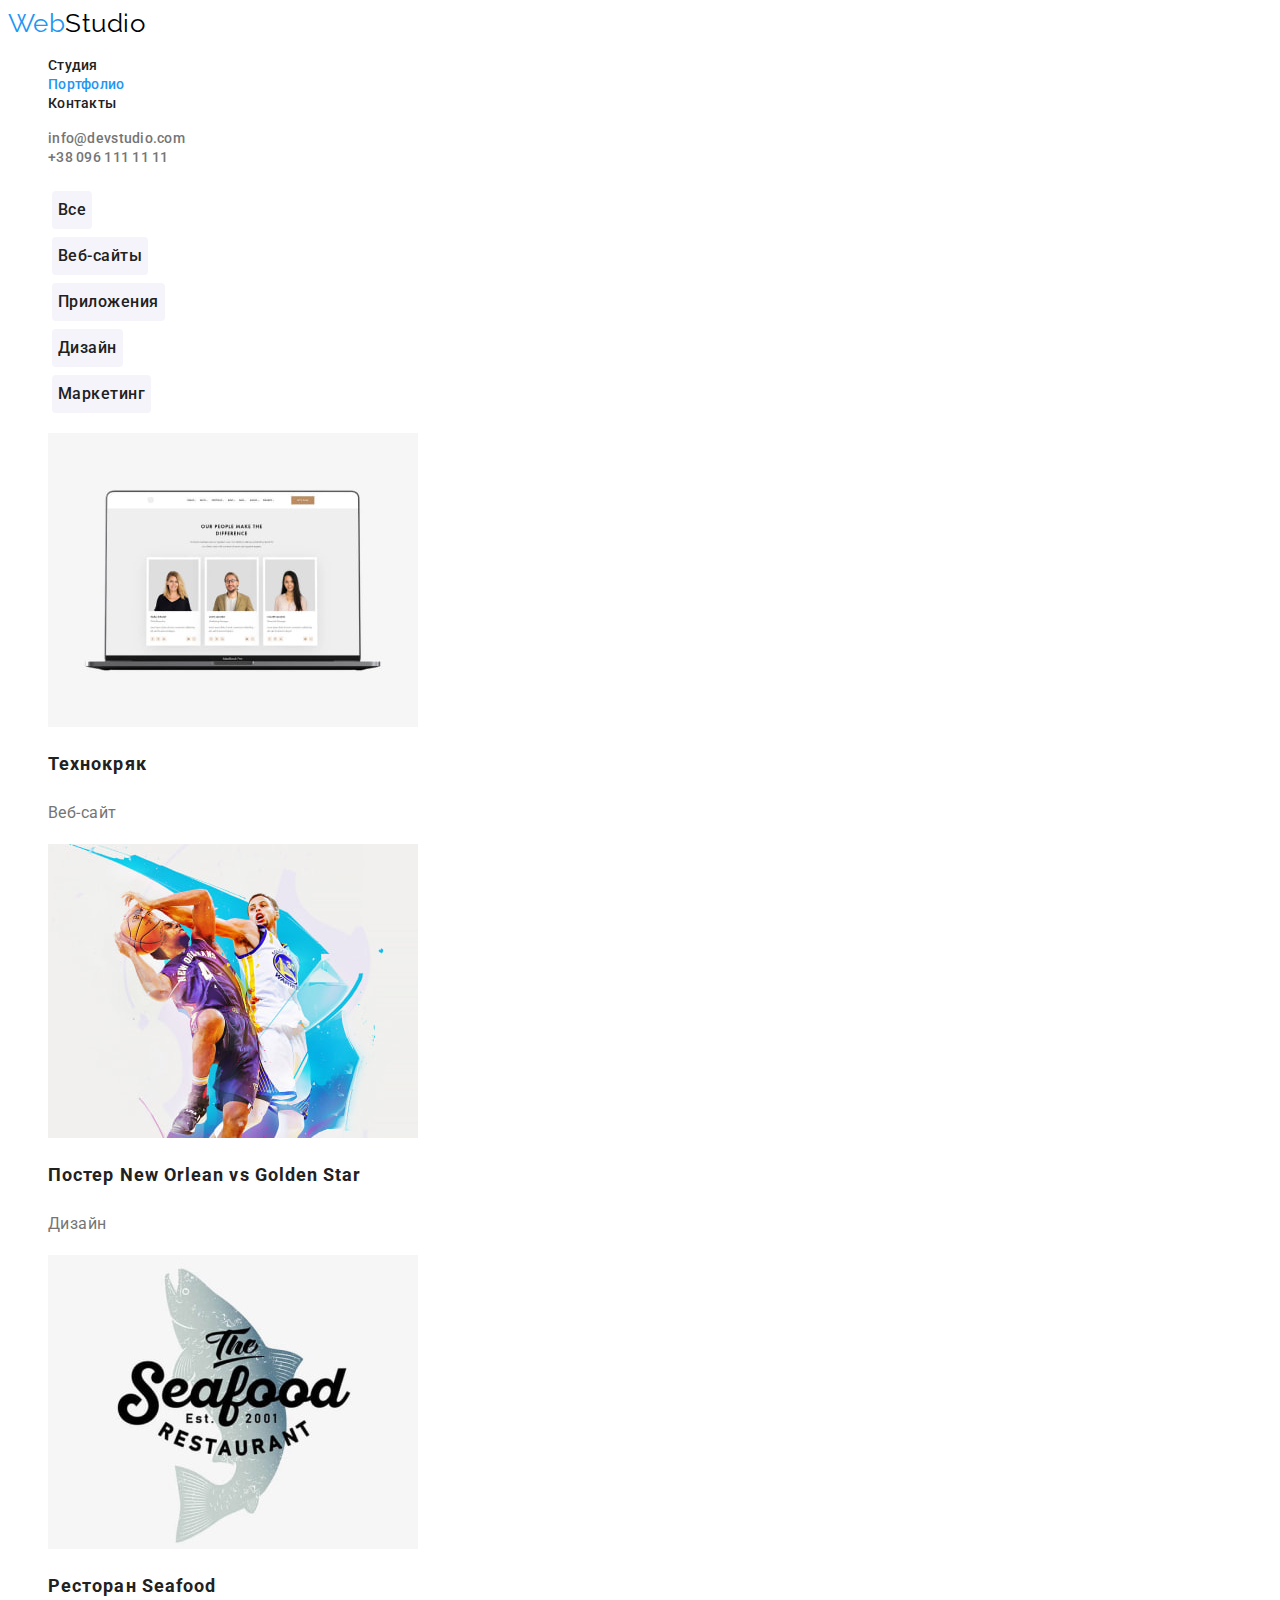
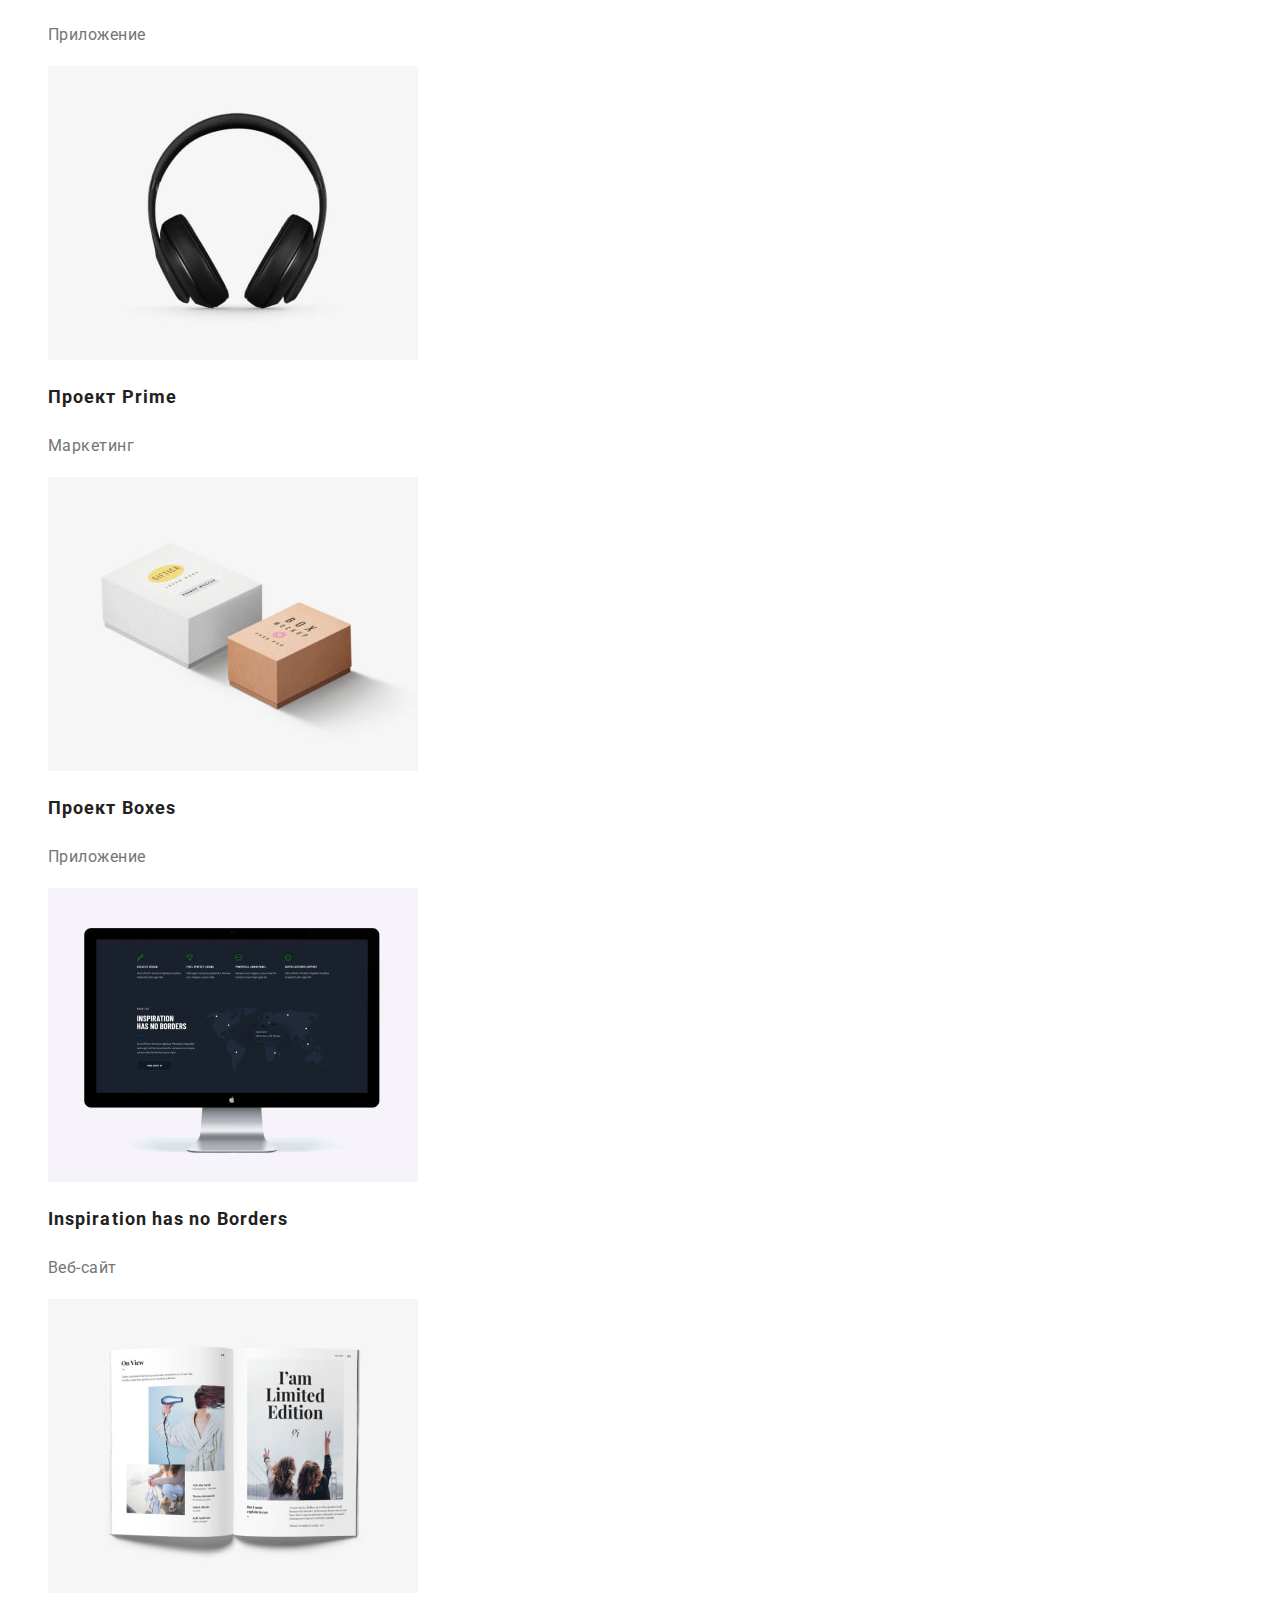
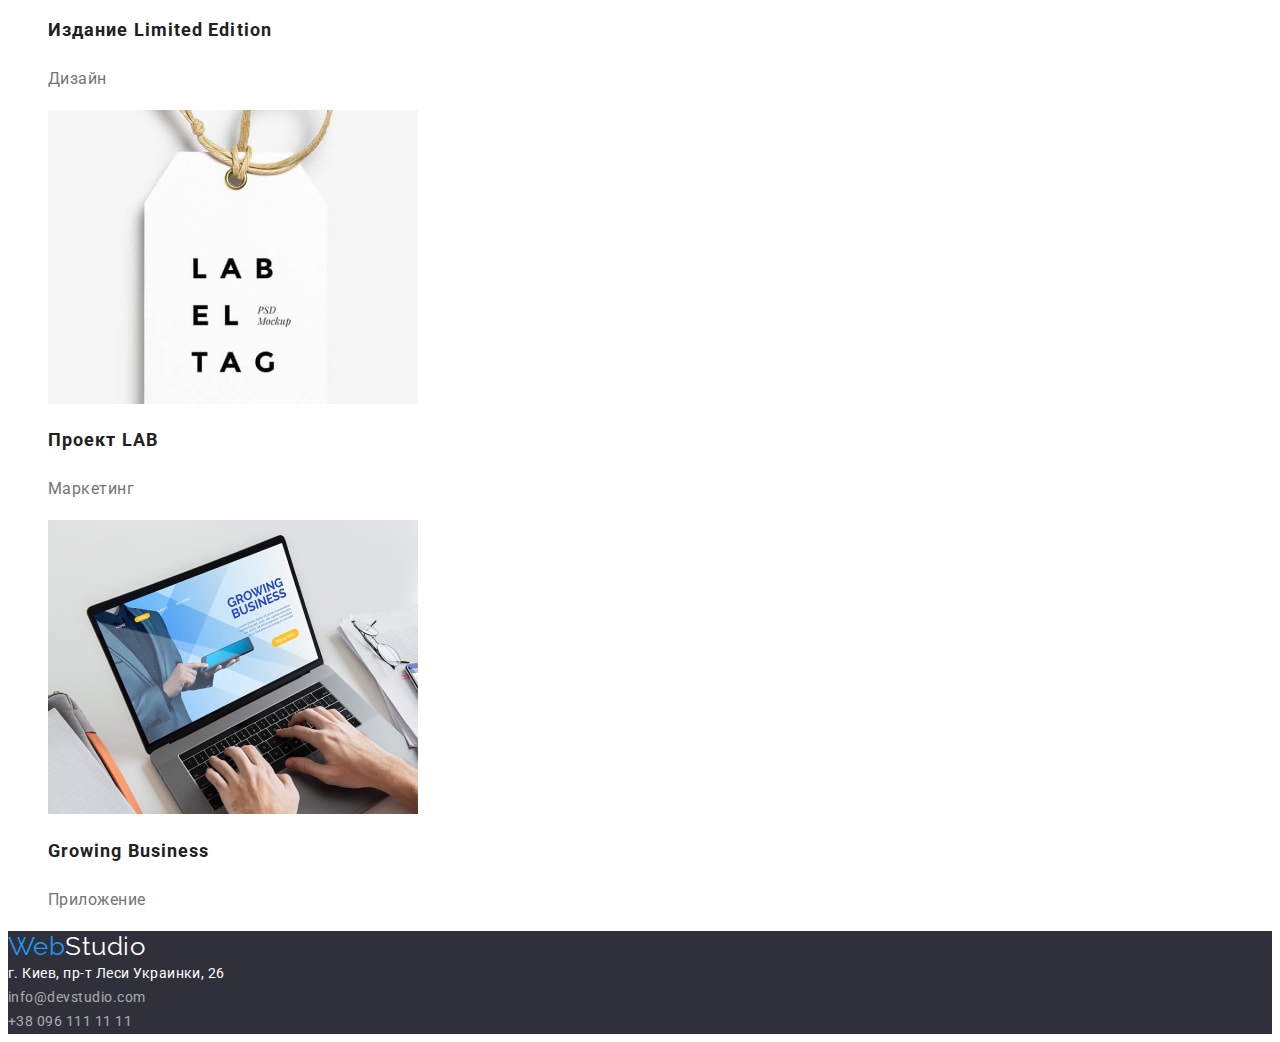
==== commit 6d0d7a8f: "Update portfolio.html" ====
--- a/portfolio.html
+++ b/portfolio.html
@@ -34,6 +34,7 @@
     </header>
     <main>
       <section>
+        <h1></h1>
         <ul class="buttons list">
           <li>
             <button class="button" type="button">Все</button>
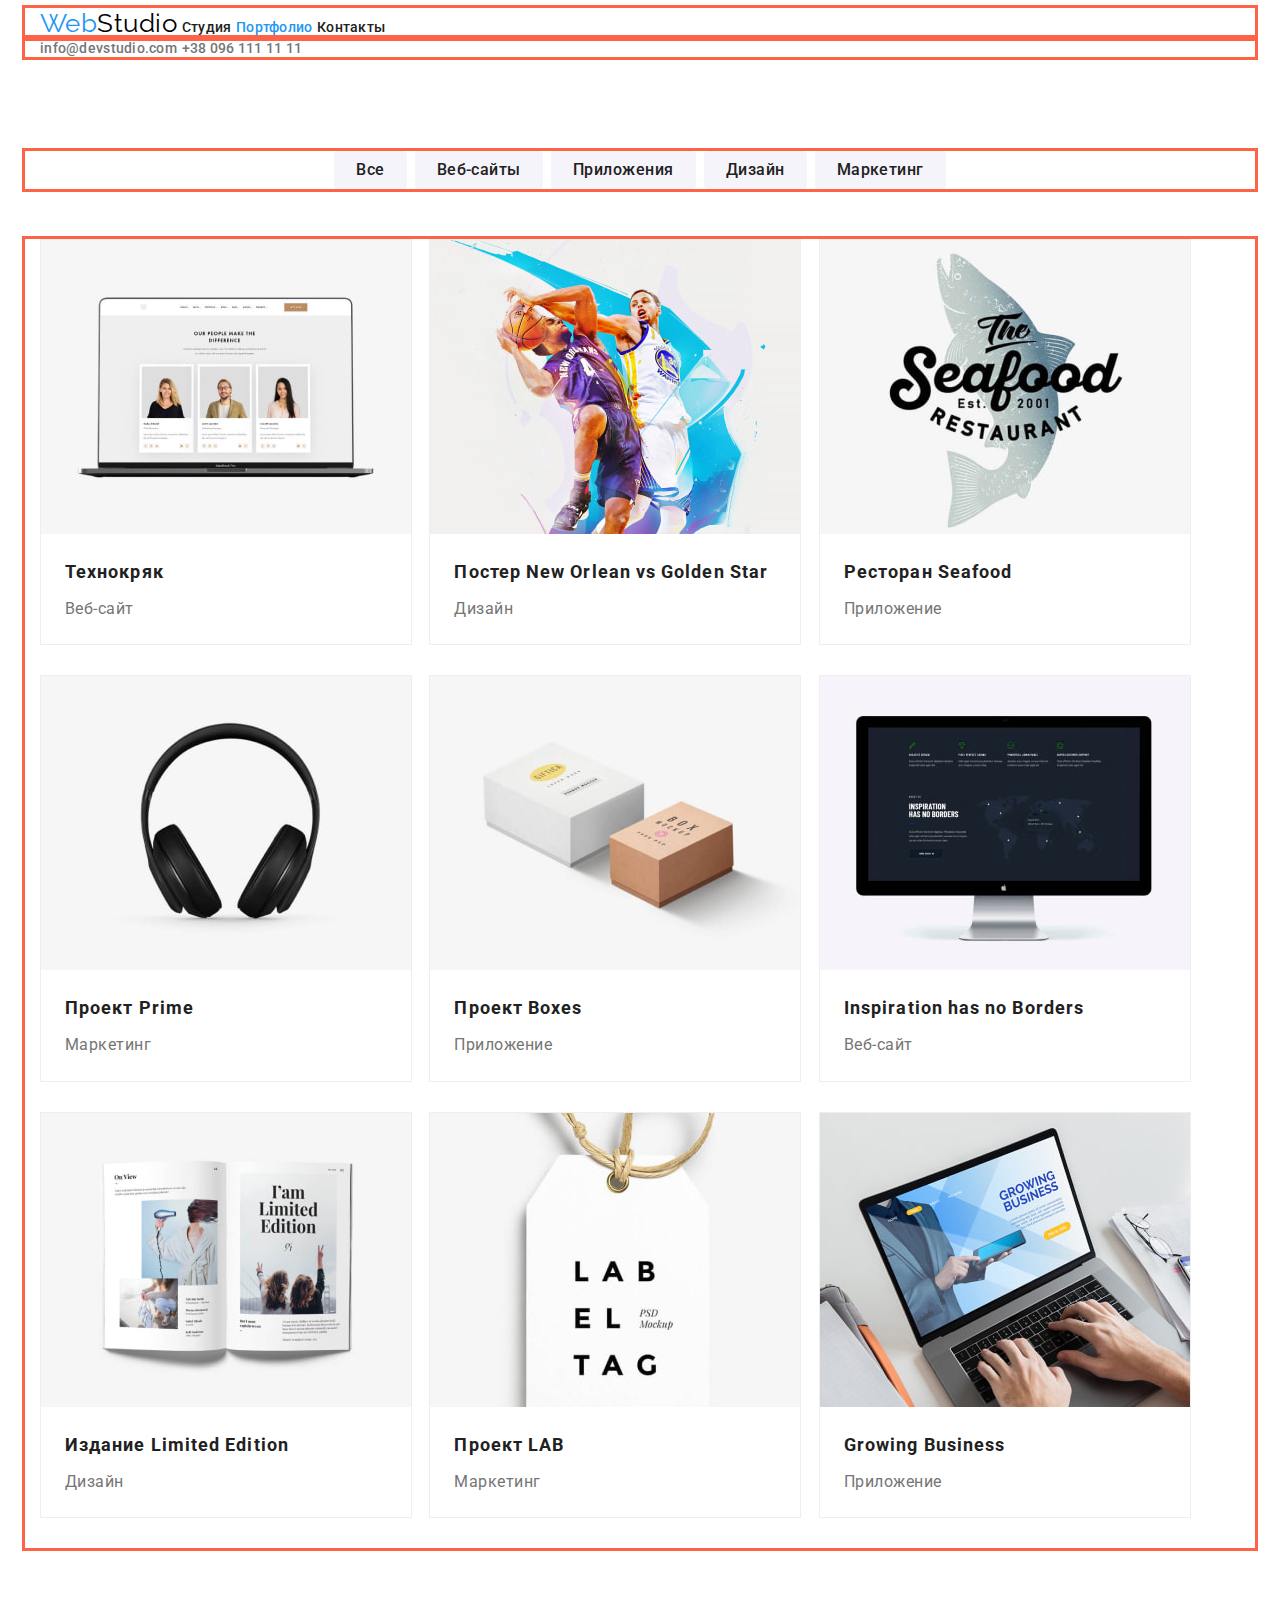
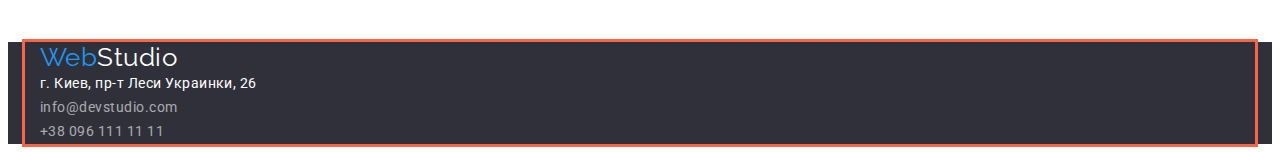
==== commit a816cf0b: "update" ====
--- a/portfolio.html
+++ b/portfolio.html
@@ -11,105 +11,121 @@
       href="https://fonts.googleapis.com/css2?family=Raleway:wght@700&family=Roboto:wght@400;500;700;900&display=swap"
       rel="stylesheet"
     />
+    <link
+      rel="stylesheet"
+      href="https://cdnjs.cloudflare.com/ajax/libs/modern-normalize/1.1.0/modern-normalize.min.css"
+      integrity="sha512-wpPYUAdjBVSE4KJnH1VR1HeZfpl1ub8YT/NKx4PuQ5NmX2tKuGu6U/JRp5y+Y8XG2tV+wKQpNHVUX03MfMFn9Q=="
+      crossorigin="anonymous"
+      referrerpolicy="no-referrer"
+    />
     <link rel="stylesheet" href="./css/styles.css" />
   </head>
   <body class="page">
     <header class="page-header">
       <!--Логотип и навигация-->
-      <nav>
-        <a href="./index.html" class="logo logo-header link"><span>Web</span>Studio</a>
-        <ul class="site-nav list">
-          <li><a class="link" href="./index.html">Студия</a></li>
-          <li><a class="link current" href="./portfolio.html">Портфолио</a></li>
-          <li><a class="link" href="">Контакты</a></li>
+      <div class="container">
+        <nav>
+          <a href="./index.html" class="logo logo-header link"><span>Web</span>Studio</a>
+          <ul class="site-nav list">
+            <li><a class="link" href="./index.html">Студия</a></li>
+            <li><a class="link current" href="./portfolio.html">Портфолио</a></li>
+            <li><a class="link" href="">Контакты</a></li>
+          </ul>
+        </nav>
+      </div>
+      <div class="container">
+        <ul class="auth-nav list">
+          <li>
+            <a class="auth-nav-element link" href="mailto:info@devstudio.com">info@devstudio.com</a>
+          </li>
+          <li><a class="auth-nav-element link" href="tel:+380961111111">+38 096 111 11 11</a></li>
         </ul>
-      </nav>
-
-      <ul class="auth-nav list">
-        <li>
-          <a class="auth-nav-element link" href="mailto:info@devstudio.com">info@devstudio.com</a>
-        </li>
-        <li><a class="auth-nav-element link" href="tel:+380961111111">+38 096 111 11 11</a></li>
-      </ul>
+      </div>
     </header>
     <main>
-      <section>
-        <h1></h1>
-        <ul class="buttons list">
-          <li>
-            <button class="button" type="button">Все</button>
-          </li>
-          <li>
-            <button class="button" type="button">Веб-сайты</button>
-          </li>
-          <li>
-            <button class="button" type="button">Приложения</button>
-          </li>
-          <li>
-            <button class="button" type="button">Дизайн</button>
-          </li>
-          <li>
-            <button class="button" type="button">Маркетинг</button>
-          </li>
-        </ul>
-        <ul class="portfolio-cards list">
-          <li class="portfolio-card">
-            <img src="./images/img8.jpg" alt="Ноутбук" />
-            <h2 class="portfolio-card-title">Технокряк</h2>
-            <p class="portfolio-card-text">Веб-сайт</p>
-          </li>
-          <li class="portfolio-card">
-            <img src="./images/img9.jpg" alt="Два боскетболиста с мячем" />
-            <h2 class="portfolio-card-title">Постер New Orlean vs Golden Star</h2>
-            <p class="portfolio-card-text">Дизайн</p>
-          </li>
-          <li class="portfolio-card">
-            <img src="./images/img10.jpg" alt="Емблема ресторана Сифуд" />
-            <h2 class="portfolio-card-title">Ресторан Seafood</h2>
-            <p class="portfolio-card-text">Приложение</p>
-          </li>
-          <li class="portfolio-card">
-            <img src="./images/img11.jpg" alt="Наушники" />
-            <h2 class="portfolio-card-title">Проект Prime</h2>
-            <p class="portfolio-card-text">Маркетинг</p>
-          </li>
-          <li class="portfolio-card">
-            <img src="./images/img12.jpg" alt="Две бумажные коробки" />
-            <h2 class="portfolio-card-title">Проект Boxes</h2>
-            <p class="portfolio-card-text">Приложение</p>
-          </li>
-          <li class="portfolio-card">
-            <img src="./images/img13.jpg" alt="Компьютер фирмы Епл" />
-            <h2 class="portfolio-card-title">Inspiration has no Borders</h2>
-            <p class="portfolio-card-text">Веб-сайт</p>
-          </li>
-          <li class="portfolio-card">
-            <img src="./images/img14.jpg" alt="Открытая книга" />
-            <h2 class="portfolio-card-title">Издание Limited Edition</h2>
-            <p class="portfolio-card-text">Дизайн</p>
-          </li>
-          <li class="portfolio-card">
-            <img src="./images/img15.jpg" alt="Бирка с надписью" />
-            <h2 class="portfolio-card-title">Проект LAB</h2>
-            <p class="portfolio-card-text">Маркетинг</p>
-          </li>
-          <li class="portfolio-card">
-            <img src="./images/img16.jpg" alt="Руки на клавиатуре ноутбука" />
-            <h2 class="portfolio-card-title">Growing Business</h2>
-            <p class="portfolio-card-text">Приложение</p>
-          </li>
-        </ul>
+      <section class="section">
+        <div class="container">
+          <h1></h1>
+          <ul class="buttons list">
+            <li>
+              <button class="button" type="button">Все</button>
+            </li>
+            <li>
+              <button class="button" type="button">Веб-сайты</button>
+            </li>
+            <li>
+              <button class="button" type="button">Приложения</button>
+            </li>
+            <li>
+              <button class="button" type="button">Дизайн</button>
+            </li>
+            <li>
+              <button class="button" type="button">Маркетинг</button>
+            </li>
+          </ul>
+        </div>
+        <div class="container">
+          <ul class="portfolio-cards list">
+            <li class="portfolio-card">
+              <img src="./images/img8.jpg" alt="Ноутбук" />
+              <h2 class="portfolio-card-title">Технокряк</h2>
+              <p class="portfolio-card-text">Веб-сайт</p>
+            </li>
+            <li class="portfolio-card">
+              <img src="./images/img9.jpg" alt="Два боскетболиста с мячем" />
+              <h2 class="portfolio-card-title">Постер New Orlean vs Golden Star</h2>
+              <p class="portfolio-card-text">Дизайн</p>
+            </li>
+            <li class="portfolio-card">
+              <img src="./images/img10.jpg" alt="Емблема ресторана Сифуд" />
+              <h2 class="portfolio-card-title">Ресторан Seafood</h2>
+              <p class="portfolio-card-text">Приложение</p>
+            </li>
+            <li class="portfolio-card">
+              <img src="./images/img11.jpg" alt="Наушники" />
+              <h2 class="portfolio-card-title">Проект Prime</h2>
+              <p class="portfolio-card-text">Маркетинг</p>
+            </li>
+            <li class="portfolio-card">
+              <img src="./images/img12.jpg" alt="Две бумажные коробки" />
+              <h2 class="portfolio-card-title">Проект Boxes</h2>
+              <p class="portfolio-card-text">Приложение</p>
+            </li>
+            <li class="portfolio-card">
+              <img src="./images/img13.jpg" alt="Компьютер фирмы Епл" />
+              <h2 class="portfolio-card-title">Inspiration has no Borders</h2>
+              <p class="portfolio-card-text">Веб-сайт</p>
+            </li>
+            <li class="portfolio-card">
+              <img src="./images/img14.jpg" alt="Открытая книга" />
+              <h2 class="portfolio-card-title">Издание Limited Edition</h2>
+              <p class="portfolio-card-text">Дизайн</p>
+            </li>
+            <li class="portfolio-card">
+              <img src="./images/img15.jpg" alt="Бирка с надписью" />
+              <h2 class="portfolio-card-title">Проект LAB</h2>
+              <p class="portfolio-card-text">Маркетинг</p>
+            </li>
+            <li class="portfolio-card">
+              <img src="./images/img16.jpg" alt="Руки на клавиатуре ноутбука" />
+              <h2 class="portfolio-card-title">Growing Business</h2>
+              <p class="portfolio-card-text">Приложение</p>
+            </li>
+          </ul>
+        </div>
       </section>
     </main>
     <footer class="footer">
-      <!--Логотип-->
-      <a class="logo logo-footer link" href="./index.html"><span>Web</span>Studio</a>
-      <!--Контакты-->
-      <address class="address">г. Киев, пр-т Леси Украинки, 26</address>
-      <address class="address">
-        <a class="link" href="mailto:info@devstudio.com">info@devstudio.com</a><br />
-        <a class="link" href="tel:+380961111111">+38 096 111 11 11</a>
-      </address>
+      <div class="container">
+        <!--Логотип-->
+        <a class="logo logo-footer link" href="./index.html"><span>Web</span>Studio</a>
+        <!--Контакты-->
+        <address class="address">г. Киев, пр-т Леси Украинки, 26</address>
+        <address class="address">
+          <a class="link" href="mailto:info@devstudio.com">info@devstudio.com</a><br />
+          <a class="link" href="tel:+380961111111">+38 096 111 11 11</a>
+        </address>
+      </div>
     </footer>
   </body>
 </html>
--- a/css/styles.css
+++ b/css/styles.css
@@ -1,4 +1,13 @@
+/* html {
+    box-sizing: border-box;
+}
+*, 
+*::before, 
+*::after {
+    box-sizing: inherit;
+} */
 :root {
+    --brand-color-blue-light-hover: #188CE8;
     --brand-color-blue-light: #2196F3;
     --brand-color-blue: #3f51b5;    
     --brand-color-black: #000000;
@@ -6,21 +15,32 @@
     --brand-color-black-dark: #2F303A;
     --brand-color-gray: #757575;
     --brand-color-gray-light: #F5F4FA;
+    --brand-color-gray-border: #EEEEEE;
     --brand-color-white: #FFFFFF;
+    --brand-color-heder-line: #ECECEC;
     --brand-color-address:rgba(255, 255, 255, 0.6);
+}
+h1, h2, h3, h4, h5, h6, p, ul {
+    margin: 0;
+}
+ul {
+    padding: 0;
 }
 .list {
     list-style: none;    
 }
 .link {
     text-decoration: none;    
-    line-height: 1.172;
-}
-.page {
+    line-height: 1.17;
+}
+.page {    
     font-family: 'Roboto', sans-serif;
     letter-spacing: 0.03em;
     background-color: var(--brand-color-white);        
-    color: var(--brand-color-black-light);
+    color: var(--brand-color-black-light);   
+}
+.page-header {
+   
 }
 /* Подсветка */
 .site-nav .link:hover, .site-nav .link:focus, .site-nav .link.current {
@@ -32,6 +52,10 @@
     letter-spacing: 0.02em;
     color: var(--brand-color-black-light);
 }
+.site-nav, .site-nav li, .auth-nav li {
+    display: inline-block;
+}
+
 /* Хедер почта телефон */
 .auth-nav-element {
     font-size: 14px;
@@ -47,60 +71,98 @@
     font-size: 26px;
     color: var(--brand-color-black);    
     font-family: 'Raleway', sans-serif;    
-    line-height: 1.174;    
+    line-height: 1.17;    
 }
 .logo span{
     color: var(--brand-color-blue-light);
 }
 /* Герой */
-.hero .button {    
+.hero .button {
+    margin: 0;    
+    height: 50px;
+    min-width: 200px;
     color: var(--brand-color-white);
     background: var(--brand-color-blue-light);
     box-shadow: 0px 4px 4px rgba(0, 0, 0, 0.15);
+    line-height: 1.88;
+       
+}
+.hero .button:hover{
+    background-color: var(--brand-color-blue-light-hover);
 }
 .hero {
     background: var(--brand-color-black-dark);
+    text-align: center;
+    padding-top: 200px;
+    padding-bottom: 200px;
+    /* margin-top: 200px;
+    margin-bottom: 200px; */
 }
 .hero-title {    
+    /* margin-top: 200px; */
+    margin-bottom: 30px;
     text-transform: uppercase;
     text-align: center;    
     font-size: 44px;
     font-weight: 900;    
-    line-height: 1.364;
+    line-height: 1.36;
     letter-spacing: 0.06em;
     color: var(--brand-color-white);
+    
 }
 /* Наша команда */
 .personal { 
     background: var(--brand-color-gray-light);
 }
-.photo-title {
+.personal-title {
+    margin-top: 30px;
+    margin-bottom: 10px;
     font-weight: 500;
     font-size: 16px;    
-    line-height: 1.172;
+    line-height: 1.17;
     text-align: center;    
 }
-.personal-text {    
-    line-height: 1.172;
+.personal-text {
+    margin-bottom: 30px;  
+    line-height: 1.17;
     text-align: center;    
     color: var(--brand-color-gray);
 }
+.personal-card {
+    margin-right: 19px;
+    background-color: var(--brand-color-white);
+    box-shadow: 0px 1px 3px rgba(0, 0, 0, 0.12), 0px 1px 1px rgba(0, 0, 0, 0.14), 0px 2px 1px rgba(0, 0, 0, 0.2);
+    border-radius: 0px 0px 4px 4px;
+}
+
 /* Секция картинок */
 .section-title {    
     font-size: 36px;    
-    line-height: 1.172;
-    text-align: center;    
+    line-height: 1.17;
+    text-align: center;
+    margin-bottom: 50px;   
 }
 /* Секция коротких текстов */
+.block-list {       
+    display: flex;    
+}
+.block {
+    /* width: 270px;     */
+    
+}
 .block-title {     
     font-size: 14px;    
-    line-height: 1.172;    
-    text-transform: uppercase;    
-}
-.block-text {    
+    line-height: 1.17;    
+    text-transform: uppercase;
+    margin-bottom: 10px;    
+}
+.block-text {
+    margin-right: 30px;
+    margin-bottom: 94px;
     font-size: 14px;    
-    line-height: 1.714;    
-    color: var(--brand-color-gray);
+    line-height: 1.71;    
+    color: var(--brand-color-gray);
+    width: 270px;    
 }
 /* Футер */
 .logo-footer {   
@@ -111,7 +173,7 @@
 }
 .address, .address .link {    
     font-size: 14px;    
-    line-height: 1.714;    
+    line-height: 1.71;    
     color: var(--brand-color-white);
     font-style: normal;    
 }
@@ -127,26 +189,82 @@
     background: var(--brand-color-gray-light);
     cursor: pointer;
     border: 0;
-    margin: 4px;
+    margin: 0px 4px;
     height: 38px;
     font-family: inherit;
     font-weight: 500;
     font-size: 16px;
-    line-height: 1.625;    
+    line-height: 1.62;    
     letter-spacing: inherit;    
-    border-radius: 4px;      
-}
+    border-radius: 4px;
+    padding-left: 22px;
+    padding-right: 22px;
+}
+.buttons {
+    display: flex;
+    justify-content: center;
+    margin-bottom: 50px;
+}
+
 .button:hover, .button:focus {
     color: var(--brand-color-white);
     background: var(--brand-color-blue-light);
     box-shadow: 0px 3px 1px rgba(0, 0, 0, 0.1), 0px 1px 2px rgba(0, 0, 0, 0.08), 0px 2px 2px rgba(0, 0, 0, 0.12);
 }
-.portfolio-card-title {
+.portfolio-card {    
+    margin-right: 13px;
+    margin-bottom: 30px;
+    /* outline: solid #000000; */
+    border: 1px solid var(--brand-color-gray-border);
+}
+.portfolio-card img, .personal-card img {
+    display: block;
+}
+.portfolio-card-title {    
+    margin-top: 20px;
+    padding-left: 24px;
+    padding-right: 24px;
+    margin-bottom: 4px;
     font-size: 18px;    
     line-height: 2;     
-    letter-spacing: 0.06em;
-}
-.portfolio-card-text {    
-    line-height: 1.875;      
-    color: var(--brand-color-gray);
-}+    letter-spacing: 0.06em;    
+}
+.portfolio-card-text {
+    margin-bottom: 20px;  
+    padding-left: 24px;
+    padding-right: 24px;
+    line-height: 1.88;      
+    color: var(--brand-color-gray);
+}
+.container {
+    width: 1200px;
+    padding-left: 15px;
+    padding-right: 15px;
+    /* background-color: tomato; */
+    outline: solid tomato;
+    margin-left: auto;
+    margin-right: auto; 
+     
+}
+/* .container .li {
+    display: flex;
+    flex-direction: row;
+    background-color: #188CE8;
+} */
+.section {
+    padding: 94px 0;    
+}
+.photo {
+    display: inline;    
+    /* margin-right: 17px;     */
+    
+}
+.photo img {
+    /* display: block; */
+    margin-left: auto;
+    margin-right: auto;
+}
+.list li, .portfolio-card{
+    display: inline-block;
+    
+}
